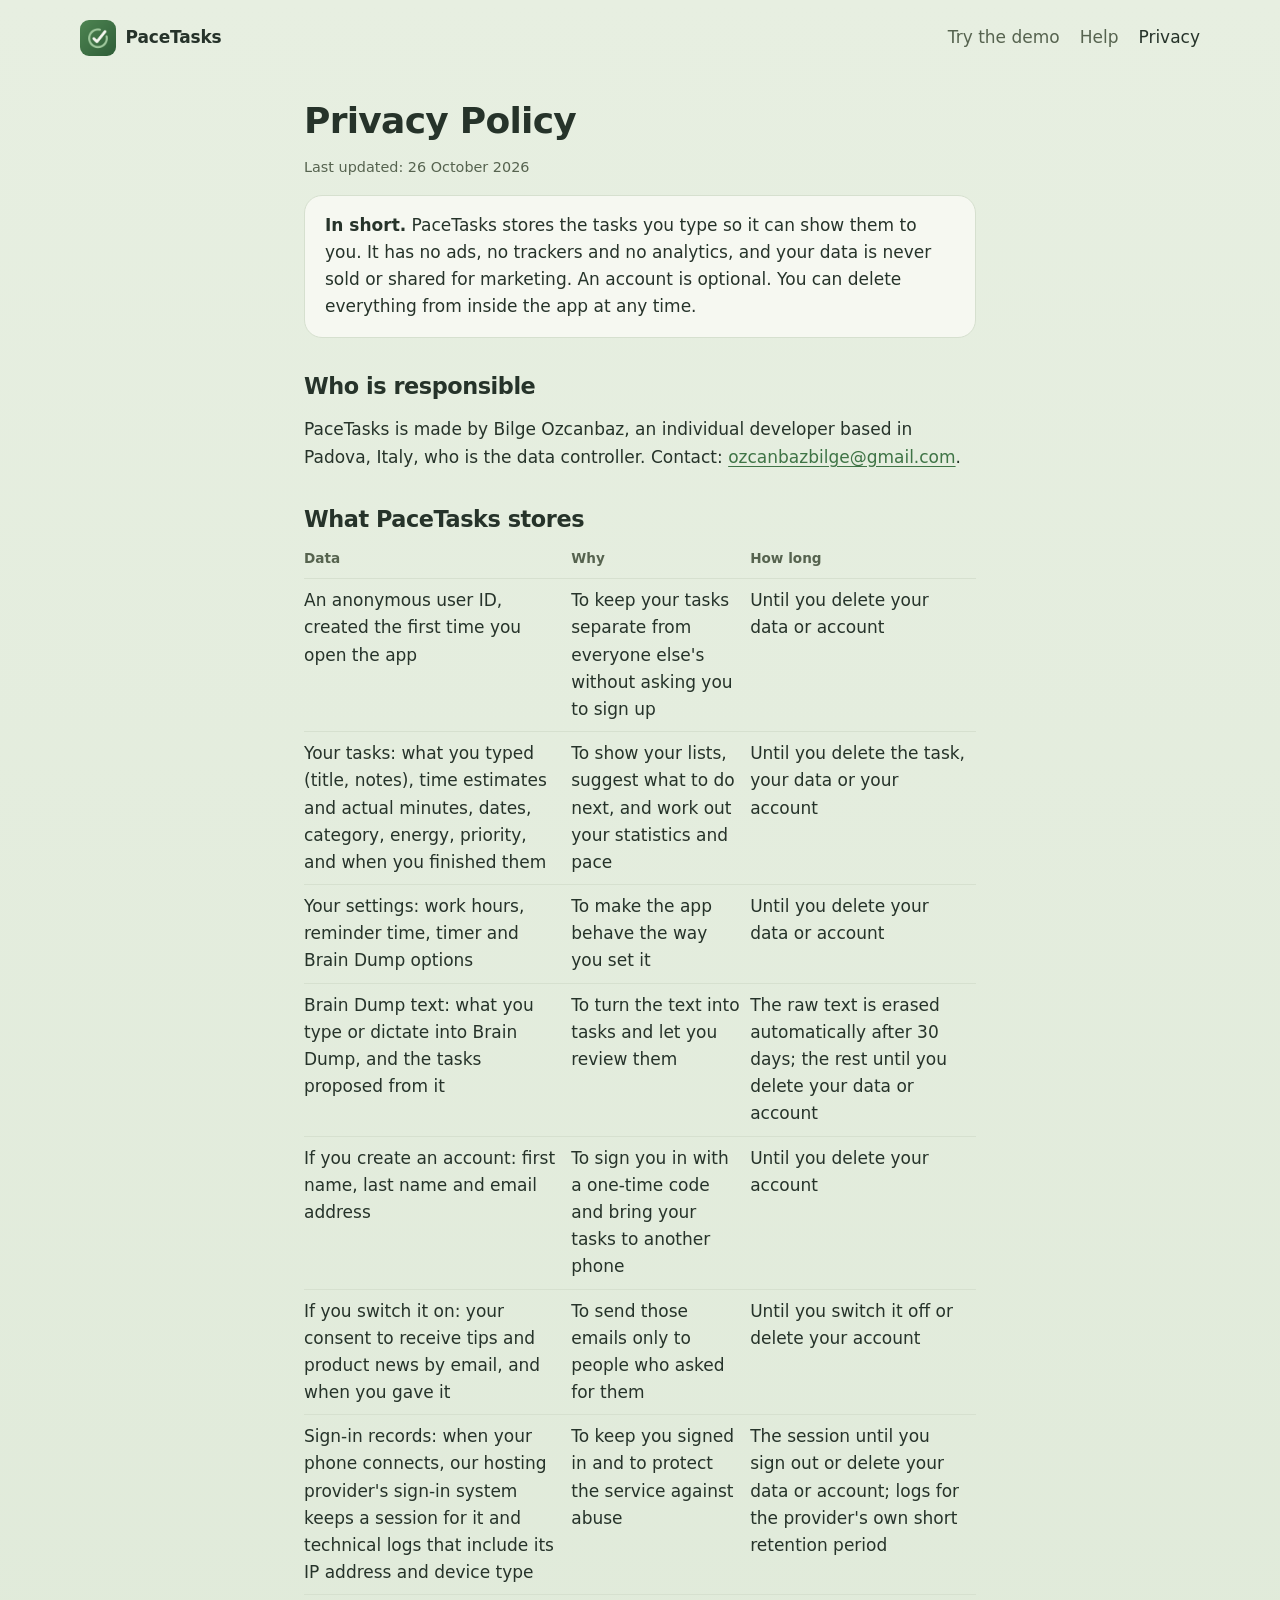
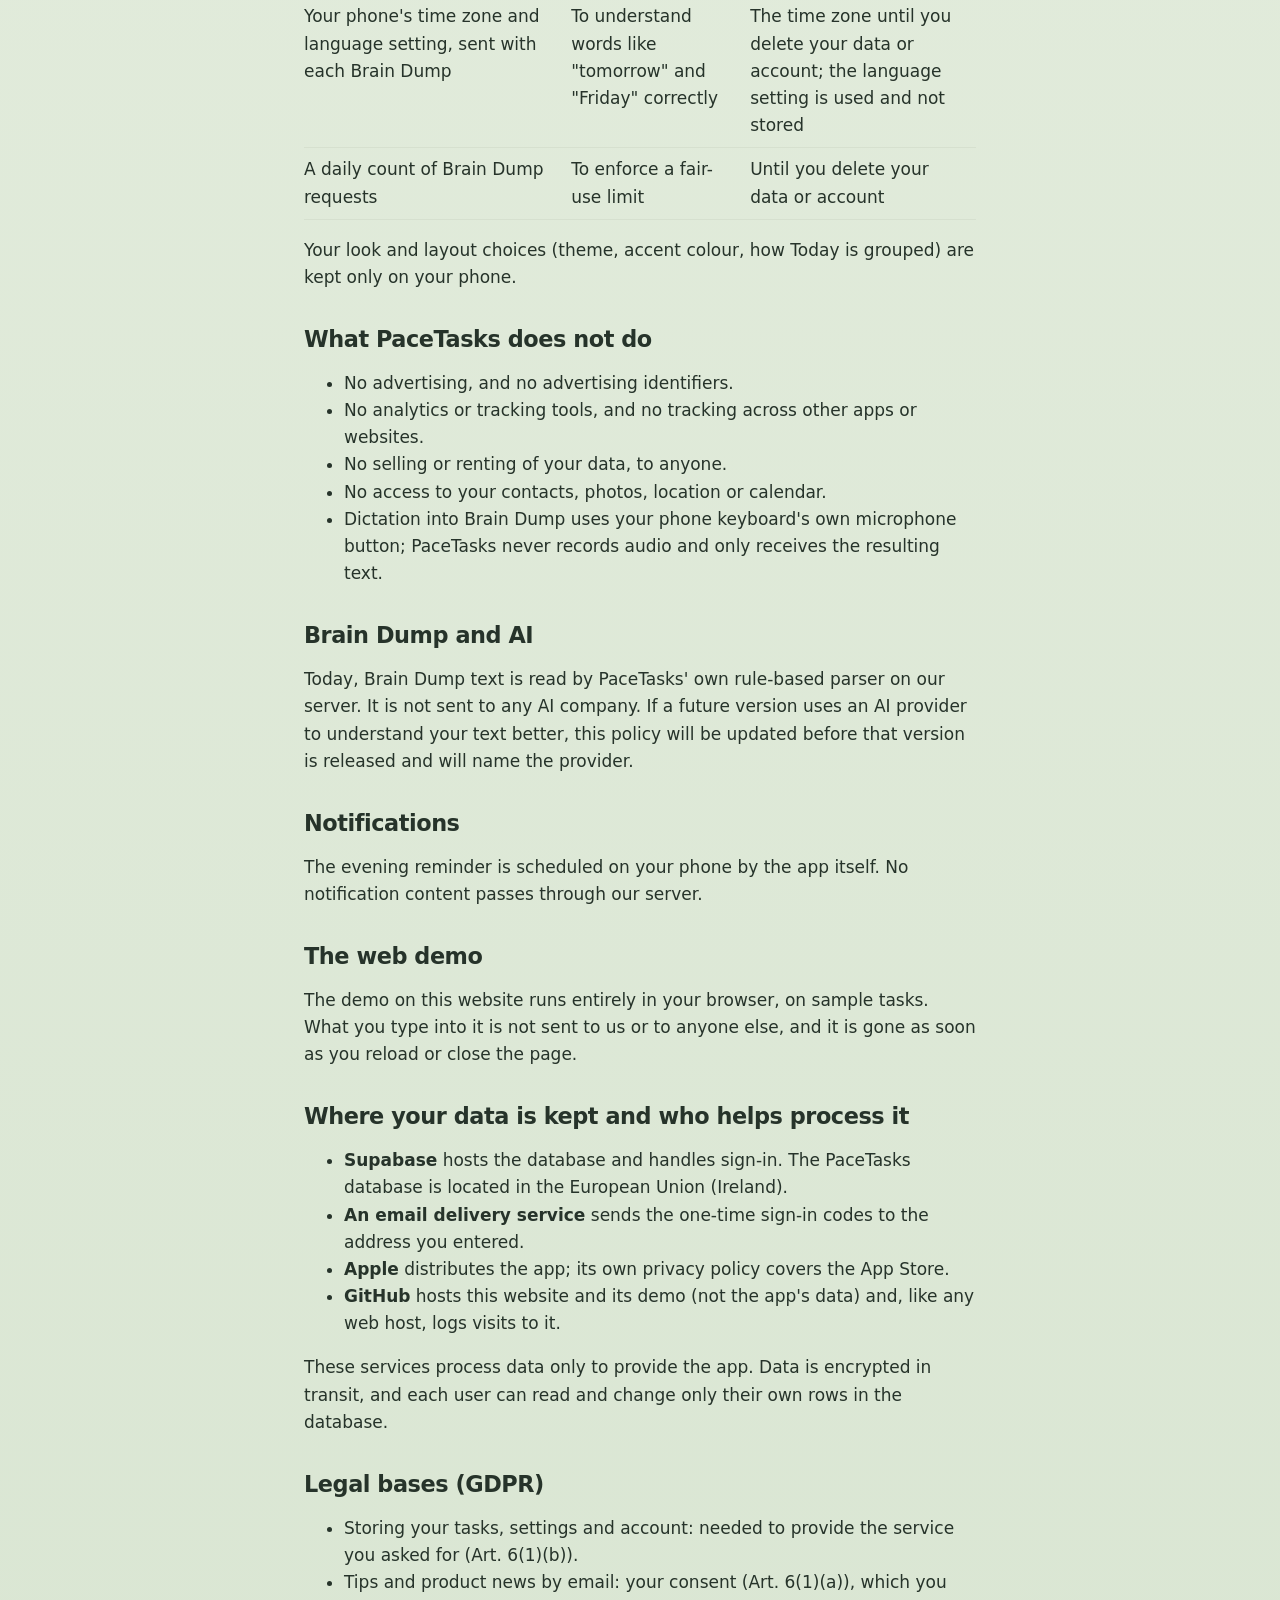
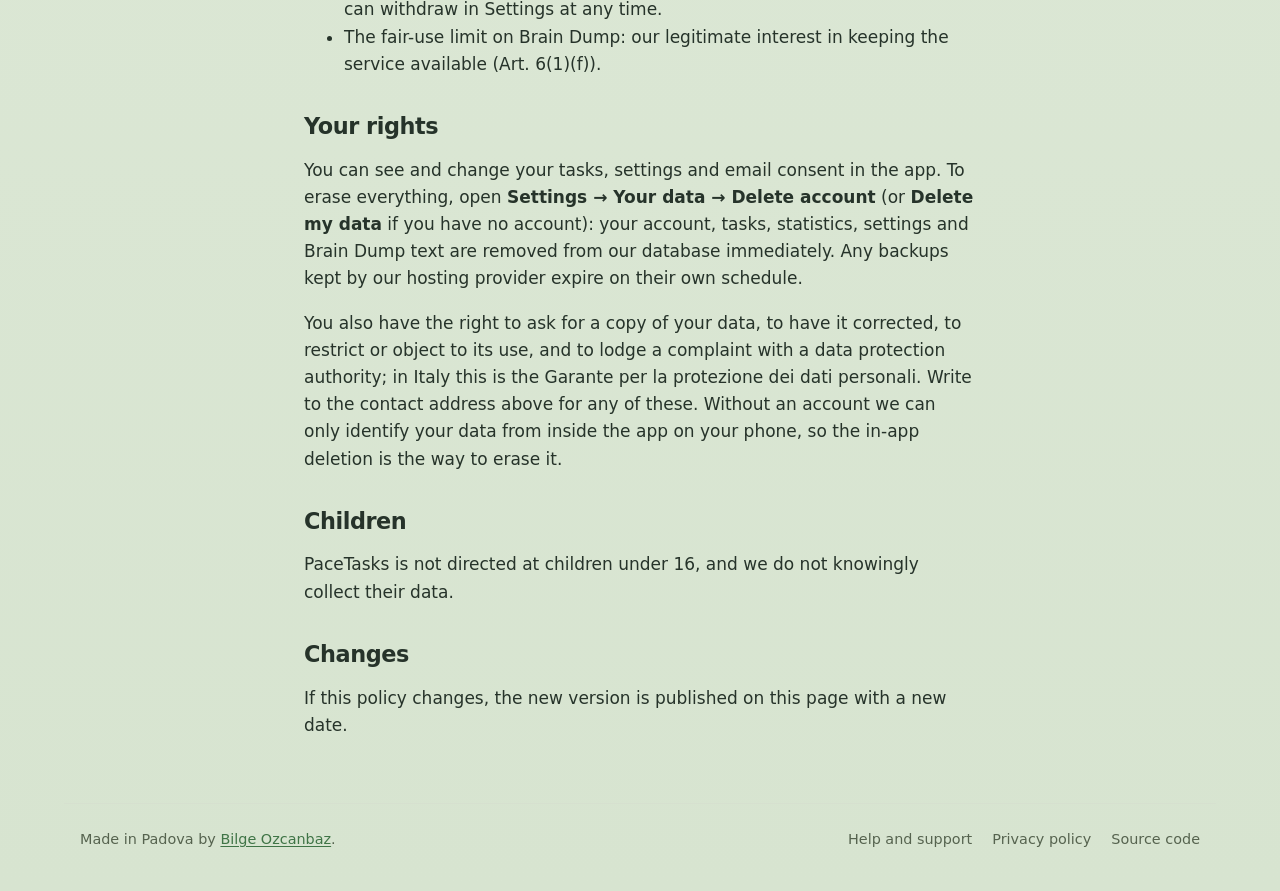
==== privacy.html @ 0a29a14c "Publish the PaceTasks website The landing page, privacy policy and help pages for PaceTasks, in the " ====
<!doctype html>
<html lang="en">
<head>
  <meta charset="utf-8">
  <meta name="viewport" content="width=device-width, initial-scale=1">
  <title>PaceTasks — Privacy Policy</title>
  <meta name="description" content="What PaceTasks stores, why, for how long, and how to delete it.">
  <meta name="theme-color" content="#2f4636">
  <link rel="icon" href="icon.png">
  <link rel="apple-touch-icon" href="icon.png">
  <link rel="stylesheet" href="site.css">
</head>
<body>
<a class="skip-link" href="#main">Skip to content</a>

<header class="site-header">
  <a class="brand" href="./"><img src="icon.png" alt="" width="36" height="36">PaceTasks</a>
  <nav class="site-nav" aria-label="Site">
    <a href="demo/">Try the demo</a>
    <a href="support.html">Help</a>
    <a href="privacy.html" aria-current="page">Privacy</a>
  </nav>
</header>

<main id="main" class="page">
  <h1>Privacy Policy</h1>
  <p class="meta">Last updated: 26 October 2026</p>

  <div class="card">
    <p><strong>In short.</strong> PaceTasks stores the tasks you type so it can show them to you. It has no ads, no
    trackers and no analytics, and your data is never sold or shared for marketing. An account is optional. You can
    delete everything from inside the app at any time.</p>
  </div>

  <h2>Who is responsible</h2>
  <p>PaceTasks is made by Bilge Ozcanbaz, an individual developer based in Padova, Italy, who is the data controller.
  Contact: <a href="mailto:ozcanbazbilge@gmail.com">ozcanbazbilge@gmail.com</a>.</p>

  <h2>What PaceTasks stores</h2>
  <div class="table-scroll">
  <table>
    <tr><th>Data</th><th>Why</th><th>How long</th></tr>
    <tr>
      <td>An anonymous user ID, created the first time you open the app</td>
      <td>To keep your tasks separate from everyone else's without asking you to sign up</td>
      <td>Until you delete your data or account</td>
    </tr>
    <tr>
      <td>Your tasks: what you typed (title, notes), time estimates and actual minutes, dates, category, energy,
      priority, and when you finished them</td>
      <td>To show your lists, suggest what to do next, and work out your statistics and pace</td>
      <td>Until you delete the task, your data or your account</td>
    </tr>
    <tr>
      <td>Your settings: work hours, reminder time, timer and Brain Dump options</td>
      <td>To make the app behave the way you set it</td>
      <td>Until you delete your data or account</td>
    </tr>
    <tr>
      <td>Brain Dump text: what you type or dictate into Brain Dump, and the tasks proposed from it</td>
      <td>To turn the text into tasks and let you review them</td>
      <td>The raw text is erased automatically after 30 days; the rest until you delete your data or account</td>
    </tr>
    <tr>
      <td>If you create an account: first name, last name and email address</td>
      <td>To sign you in with a one-time code and bring your tasks to another phone</td>
      <td>Until you delete your account</td>
    </tr>
    <tr>
      <td>If you switch it on: your consent to receive tips and product news by email, and when you gave it</td>
      <td>To send those emails only to people who asked for them</td>
      <td>Until you switch it off or delete your account</td>
    </tr>
    <tr>
      <td>Sign-in records: when your phone connects, our hosting provider's sign-in system keeps a session for it
      and technical logs that include its IP address and device type</td>
      <td>To keep you signed in and to protect the service against abuse</td>
      <td>The session until you sign out or delete your data or account; logs for the provider's own short
      retention period</td>
    </tr>
    <tr>
      <td>Your phone's time zone and language setting, sent with each Brain Dump</td>
      <td>To understand words like "tomorrow" and "Friday" correctly</td>
      <td>The time zone until you delete your data or account; the language setting is used and not stored</td>
    </tr>
    <tr>
      <td>A daily count of Brain Dump requests</td>
      <td>To enforce a fair-use limit</td>
      <td>Until you delete your data or account</td>
    </tr>
  </table>
  </div>
  <p>Your look and layout choices (theme, accent colour, how Today is grouped) are kept only on your phone.</p>

  <h2>What PaceTasks does not do</h2>
  <ul>
    <li>No advertising, and no advertising identifiers.</li>
    <li>No analytics or tracking tools, and no tracking across other apps or websites.</li>
    <li>No selling or renting of your data, to anyone.</li>
    <li>No access to your contacts, photos, location or calendar.</li>
    <li>Dictation into Brain Dump uses your phone keyboard's own microphone button; PaceTasks never records audio and
    only receives the resulting text.</li>
  </ul>

  <h2>Brain Dump and AI</h2>
  <p>Today, Brain Dump text is read by PaceTasks' own rule-based parser on our server. It is not sent to any AI
  company. If a future version uses an AI provider to understand your text better, this policy will be updated
  before that version is released and will name the provider.</p>

  <h2>Notifications</h2>
  <p>The evening reminder is scheduled on your phone by the app itself. No notification content passes through our
  server.</p>

  <h2>The web demo</h2>
  <p>The demo on this website runs entirely in your browser, on sample tasks. What you type into it is not sent to
  us or to anyone else, and it is gone as soon as you reload or close the page.</p>

  <h2>Where your data is kept and who helps process it</h2>
  <ul>
    <li><strong>Supabase</strong> hosts the database and handles sign-in. The PaceTasks database is located in the
    European Union (Ireland).</li>
    <li><strong>An email delivery service</strong> sends the one-time sign-in codes
    <!-- TO CONFIRM: name the service once SMTP is set up, e.g. Google (Gmail) -->to the address you entered.</li>
    <li><strong>Apple</strong> distributes the app; its own privacy policy covers the App Store.</li>
    <li><strong>GitHub</strong> hosts this website and its demo (not the app's data) and, like any web host, logs
    visits to it.</li>
  </ul>
  <p>These services process data only to provide the app. Data is encrypted in transit, and each user can read and
  change only their own rows in the database.</p>

  <h2>Legal bases (GDPR)</h2>
  <ul>
    <li>Storing your tasks, settings and account: needed to provide the service you asked for (Art. 6(1)(b)).</li>
    <li>Tips and product news by email: your consent (Art. 6(1)(a)), which you can withdraw in Settings at any time.</li>
    <li>The fair-use limit on Brain Dump: our legitimate interest in keeping the service available (Art. 6(1)(f)).</li>
  </ul>

  <h2>Your rights</h2>
  <p>You can see and change your tasks, settings and email consent in the app. To erase everything, open
  <strong>Settings → Your data → Delete account</strong> (or <strong>Delete my data</strong> if you have no
  account): your account, tasks, statistics, settings and Brain Dump text are removed from our database
  immediately. Any backups kept by our hosting provider expire on their own schedule.</p>
  <p>You also have the right to ask for a copy of your data, to have it corrected, to restrict or object to its use,
  and to lodge a complaint with a data protection authority; in Italy this is the Garante per la protezione dei
  dati personali. Write to the contact address above for any of these. Without an account we can only identify your
  data from inside the app on your phone, so the in-app deletion is the way to erase it.</p>

  <h2>Children</h2>
  <p>PaceTasks is not directed at children under 16, and we do not knowingly collect their data.</p>

  <h2>Changes</h2>
  <p>If this policy changes, the new version is published on this page with a new date.</p>
</main>

<footer class="site-footer">
  <p>Made in Padova by <a href="https://bilgalog.dev">Bilge Ozcanbaz</a>.</p>
  <nav class="site-nav" aria-label="Footer">
    <a href="support.html">Help and support</a>
    <a href="privacy.html">Privacy policy</a>
    <a href="https://github.com/bilgaaaaa/pacetasks">Source code</a>
  </nav>
</footer>
</body>
</html>
---- site.css ----
/* Shared look for the PaceTasks website: the app's Sage theme, light and dark, and its system type. */
:root {
  --background: #e7efe1;
  --background-end: #d7e4d0;
  --surface: #f6f8f1;
  --border: #d6e0cf;
  --text-primary: #26332a;
  --text-secondary: #56634f;
  --accent: #3f7446;
  /* The Today hero card: forest green, daffodil title, cream copy. */
  --hero-card: #2f4636;
  --hero-title: #f7e289;
  --hero-body: #fbf6ee;
  --hero-blob-a: linear-gradient(135deg, #9fc89d, #4e8552);
  --hero-blob-b: linear-gradient(135deg, #f7e289, #b79a65);
  --phone-bezel: #1b231d;
  --shadow: rgba(38, 51, 42, 0.18);
  --font: system-ui, -apple-system, BlinkMacSystemFont, "Segoe UI", Roboto, "Helvetica Neue", Arial, sans-serif;
}
@media (prefers-color-scheme: dark) {
  :root {
    --background: #141a16;
    --background-end: #101512;
    --surface: #1d2520;
    --border: #2e3931;
    --text-primary: #e4ecdf;
    --text-secondary: #a3b09e;
    --accent: #8dc495;
    --hero-card: #2a3d30;
    --phone-bezel: #050806;
    --shadow: rgba(0, 0, 0, 0.45);
  }
}

* { box-sizing: border-box; }
html { color-scheme: light dark; background: var(--background-end); }
body {
  margin: 0;
  min-height: 100vh;
  background: linear-gradient(180deg, var(--background), var(--background-end));
  color: var(--text-primary);
  font: 17px/1.6 var(--font);
  -webkit-font-smoothing: antialiased;
}
img { max-width: 100%; display: block; }
a { color: var(--accent); text-underline-offset: 0.15em; }
:focus-visible { outline: 3px solid var(--accent); outline-offset: 3px; border-radius: 6px; }
h1, h2, h3 { font-weight: 700; line-height: 1.15; letter-spacing: -0.02em; }
p, li { color: var(--text-primary); }
.skip-link { position: absolute; left: 1rem; top: -4rem; padding: 0.5rem 1rem; background: var(--surface); }
.skip-link:focus { top: 1rem; }

/* Header and footer, shared by every page. */
.site-header,
.site-footer {
  max-width: 72rem;
  margin: 0 auto;
  padding: 1.25rem 1rem;
  display: flex;
  flex-wrap: wrap;
  align-items: center;
  justify-content: space-between;
  gap: 0.75rem 1.5rem;
}
.brand {
  display: inline-flex;
  align-items: center;
  gap: 0.6rem;
  color: var(--text-primary);
  font-weight: 700;
  letter-spacing: -0.01em;
  text-decoration: none;
}
.brand img { width: 36px; height: 36px; border-radius: 9px; }
.site-nav { display: flex; flex-wrap: wrap; gap: 0.25rem 1.25rem; }
.site-nav a { color: var(--text-secondary); text-decoration: none; font-weight: 500; }
.site-nav a:hover,
.site-nav a[aria-current="page"] { color: var(--text-primary); }
.site-footer {
  margin-top: 4rem;
  padding-top: 1.5rem;
  padding-bottom: 2.5rem;
  border-top: 1px solid var(--border);
  color: var(--text-secondary);
  font-size: 0.9rem;
}
.site-footer p { margin: 0; color: inherit; }

/* Buttons: the hero's daffodil pill, as in the app's "Pick my next task". */
.button {
  display: inline-flex;
  align-items: center;
  justify-content: center;
  min-height: 48px;
  padding: 0.7rem 1.5rem;
  border-radius: 999px;
  font-weight: 600;
  text-decoration: none;
}
.button-hero { background: var(--hero-title); color: var(--hero-card); }
.button-hero:hover { filter: brightness(1.05); }
.button-hero:focus-visible { outline-color: var(--hero-title); }

/* Landing page. */
.landing { max-width: 72rem; margin: 0 auto; padding: 0 1rem; }

.hero-card {
  position: relative;
  overflow: hidden;
  isolation: isolate;
  display: grid;
  gap: 2.5rem;
  padding: 3rem 1.5rem 0;
  border-radius: 32px;
  background: var(--hero-card);
  color: var(--hero-body);
}
.hero-blob {
  position: absolute;
  z-index: -2;
  border-radius: 50%;
  animation: drift 14s ease-in-out infinite alternate;
}
.hero-blob-a { width: 16rem; height: 16rem; right: -8rem; top: -7rem; background: var(--hero-blob-a); opacity: 0.6; }
.hero-blob-b { width: 12rem; height: 12rem; right: -3rem; bottom: -5rem; background: var(--hero-blob-b); opacity: 0.55; animation-duration: 18s; }
/* The same fine grain the app lays over its hero card. */
.hero-card::after {
  content: "";
  position: absolute;
  inset: 0;
  z-index: -1;
  background: url("grain.png") repeat;
  opacity: 0.3;
  pointer-events: none;
}
@keyframes drift {
  from { transform: translate(0, 0); }
  to { transform: translate(-2.5rem, 1.5rem); }
}
.hero-copy { align-self: center; max-width: 34rem; }
.hero-copy h1 {
  margin: 0 0 1.25rem;
  color: var(--hero-title);
  font-size: clamp(2.75rem, 1.6rem + 4.6vw, 5.25rem);
  line-height: 1;
  letter-spacing: -0.045em;
}
.hero-lede { margin: 0 0 2rem; color: var(--hero-body); font-size: 1.2rem; line-height: 1.55; }
.hero-actions { display: flex; flex-wrap: wrap; align-items: center; gap: 1rem 1.5rem; }
.hero-status { margin: 0; color: var(--hero-body); opacity: 0.85; font-size: 0.95rem; }

/* Phone frame: the screenshot, or the live demo once started. */
.phone {
  margin: 0;
  justify-self: center;
  width: min(100%, 300px);
}
.phone-screen {
  aspect-ratio: 393 / 852;
  overflow: hidden;
  border: 10px solid var(--phone-bezel);
  border-radius: 46px;
  background: var(--background);
  box-shadow: 0 30px 60px -20px var(--shadow);
}
.phone-screen img,
.phone-screen iframe { width: 100%; height: 100%; border: 0; object-fit: cover; object-position: top; }
.phone figcaption { margin-top: 0.9rem; color: var(--text-secondary); font-size: 0.85rem; text-align: center; }
/* In the hero, the phone rises out of the card's bottom edge on small screens. */
.hero-phone { max-height: 22rem; overflow: hidden; }
.hero-phone figcaption { display: none; }

/* Feature rows: text and screenshot side by side, alternating on wide screens. */
.features { display: grid; gap: 4.5rem; margin: 5rem 0; }
.feature { display: grid; gap: 2rem; align-items: center; }
.feature h2 { margin: 0 0 1rem; font-size: clamp(1.75rem, 1.3rem + 1.6vw, 2.5rem); }
.feature p { margin: 0 0 1rem; max-width: 34rem; color: var(--text-secondary); }
.feature .phone { width: min(100%, 250px); }
.feature-quote {
  margin: 1.5rem 0 0;
  padding: 1rem 1.25rem;
  max-width: 34rem;
  border-left: 4px solid var(--accent);
  border-radius: 0 14px 14px 0;
  background: var(--surface);
  font-size: 1.15rem;
  line-height: 1.45;
}

/* Privacy promise and questions. */
.split { display: grid; gap: 1.5rem; padding: 3rem 0; border-top: 1px solid var(--border); }
.split h2 { margin: 0; font-size: clamp(1.75rem, 1.3rem + 1.6vw, 2.5rem); }
.promise-list { margin: 0; padding: 0; list-style: none; display: grid; gap: 1rem; }
.promise-list li { padding-left: 2rem; position: relative; }
.promise-list li::before {
  content: "";
  position: absolute;
  left: 0;
  top: 0.35em;
  width: 1.1rem;
  height: 1.1rem;
  border-radius: 50%;
  background: var(--accent) url("data:image/svg+xml,%3Csvg xmlns='http://www.w3.org/2000/svg' viewBox='0 0 16 16'%3E%3Cpath d='M4 8.5l2.5 2.5L12 5.5' fill='none' stroke='white' stroke-width='2' stroke-linecap='round' stroke-linejoin='round'/%3E%3C/svg%3E") center / 0.8rem no-repeat;
}
.promise-list strong { display: block; }
.promise-list span { color: var(--text-secondary); }
.questions details { border-bottom: 1px solid var(--border); padding: 0.9rem 0; }
.questions details:first-child { padding-top: 0; }
.questions summary { cursor: pointer; font-weight: 600; }
.questions details p { margin: 0.5rem 0 0; color: var(--text-secondary); }
.questions > p { margin: 1.25rem 0 0; }

@media (min-width: 900px) {
  .hero-card { grid-template-columns: 1.15fr 1fr; padding: 4rem 4rem 3.5rem; }
  .hero-blob-a { width: 34rem; height: 34rem; right: -14rem; top: -14rem; }
  .hero-blob-b { width: 22rem; height: 22rem; right: 18%; bottom: -12rem; }
  .hero-phone { max-height: none; overflow: visible; width: 330px; }
  .hero-phone figcaption { display: block; color: var(--hero-body); opacity: 0.8; }
  .feature { grid-template-columns: 1fr 1fr; gap: 4rem; }
  .feature .phone { width: 280px; }
  .feature:nth-child(even) .phone { order: -1; }
  .split { grid-template-columns: 1fr 1.6fr; gap: 3rem; }
}

@media (prefers-reduced-motion: reduce) {
  .hero-blob { animation: none; }
}

/* Policy and help pages: one readable column. */
.page { max-width: 44rem; margin: 0 auto; padding: 1.5rem 1rem 0; }
.page h1 { font-size: 2.25rem; margin: 0 0 0.25rem; }
.page h2 { font-size: 1.4rem; margin: 2.25rem 0 0.5rem; }
.meta { color: var(--text-secondary); font-size: 0.9rem; }
.card {
  background: var(--surface);
  border: 1px solid var(--border);
  border-radius: 18px;
  padding: 1rem 1.25rem;
  margin: 1rem 0;
}
.card > :first-child { margin-top: 0; }
.card > :last-child { margin-bottom: 0; }
table { width: 100%; border-collapse: collapse; }
th, td { text-align: left; vertical-align: top; padding: 0.5rem 0.5rem 0.5rem 0; border-bottom: 1px solid var(--border); }
th { color: var(--text-secondary); font-size: 0.85rem; font-weight: 600; }
.table-scroll { overflow-x: auto; }
/* On a phone, three columns are too narrow to read: each row becomes a stacked block. */
@media (max-width: 600px) {
  table, tbody, tr, td { display: block; }
  tr:first-child { display: none; }
  tr { padding: 0.75rem 0; border-bottom: 1px solid var(--border); }
  td { border: 0; padding: 0.15rem 0; }
  td:first-child { font-weight: 600; }
  td:not(:first-child) { color: var(--text-secondary); }
}
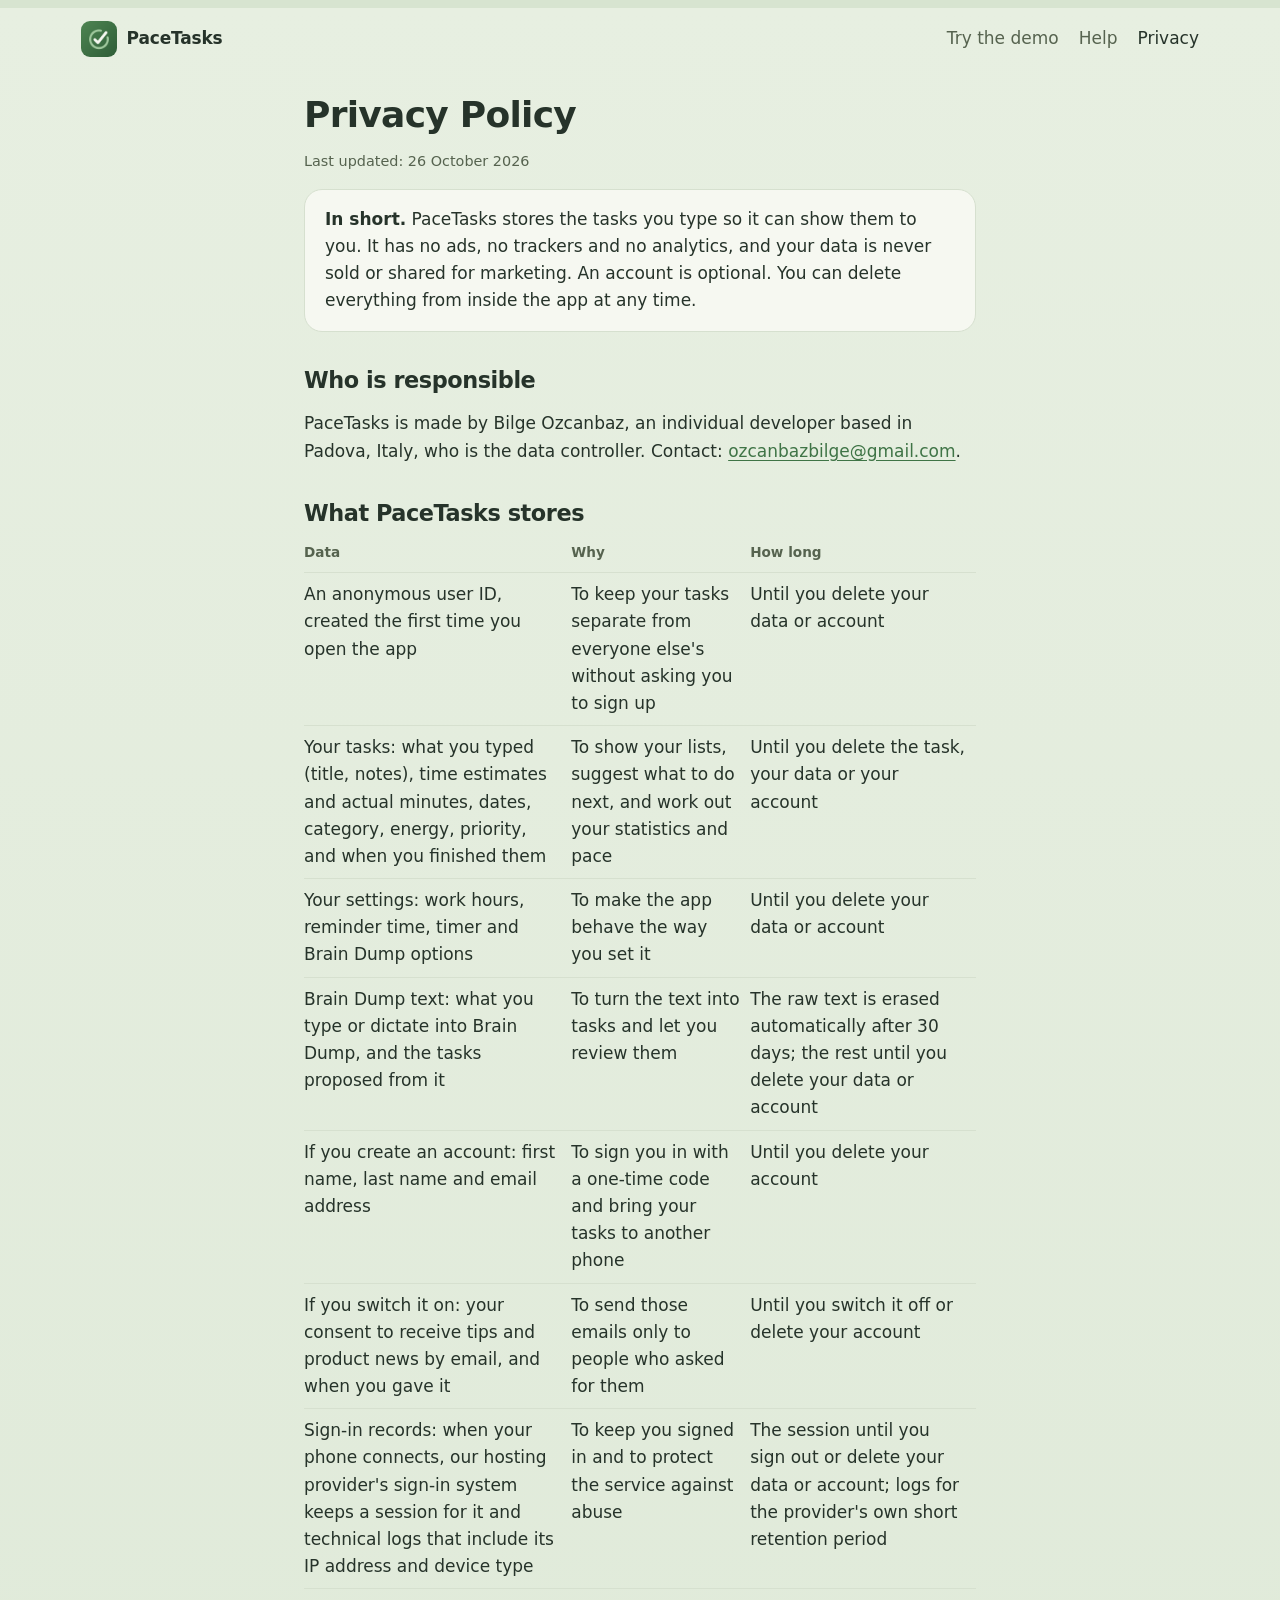
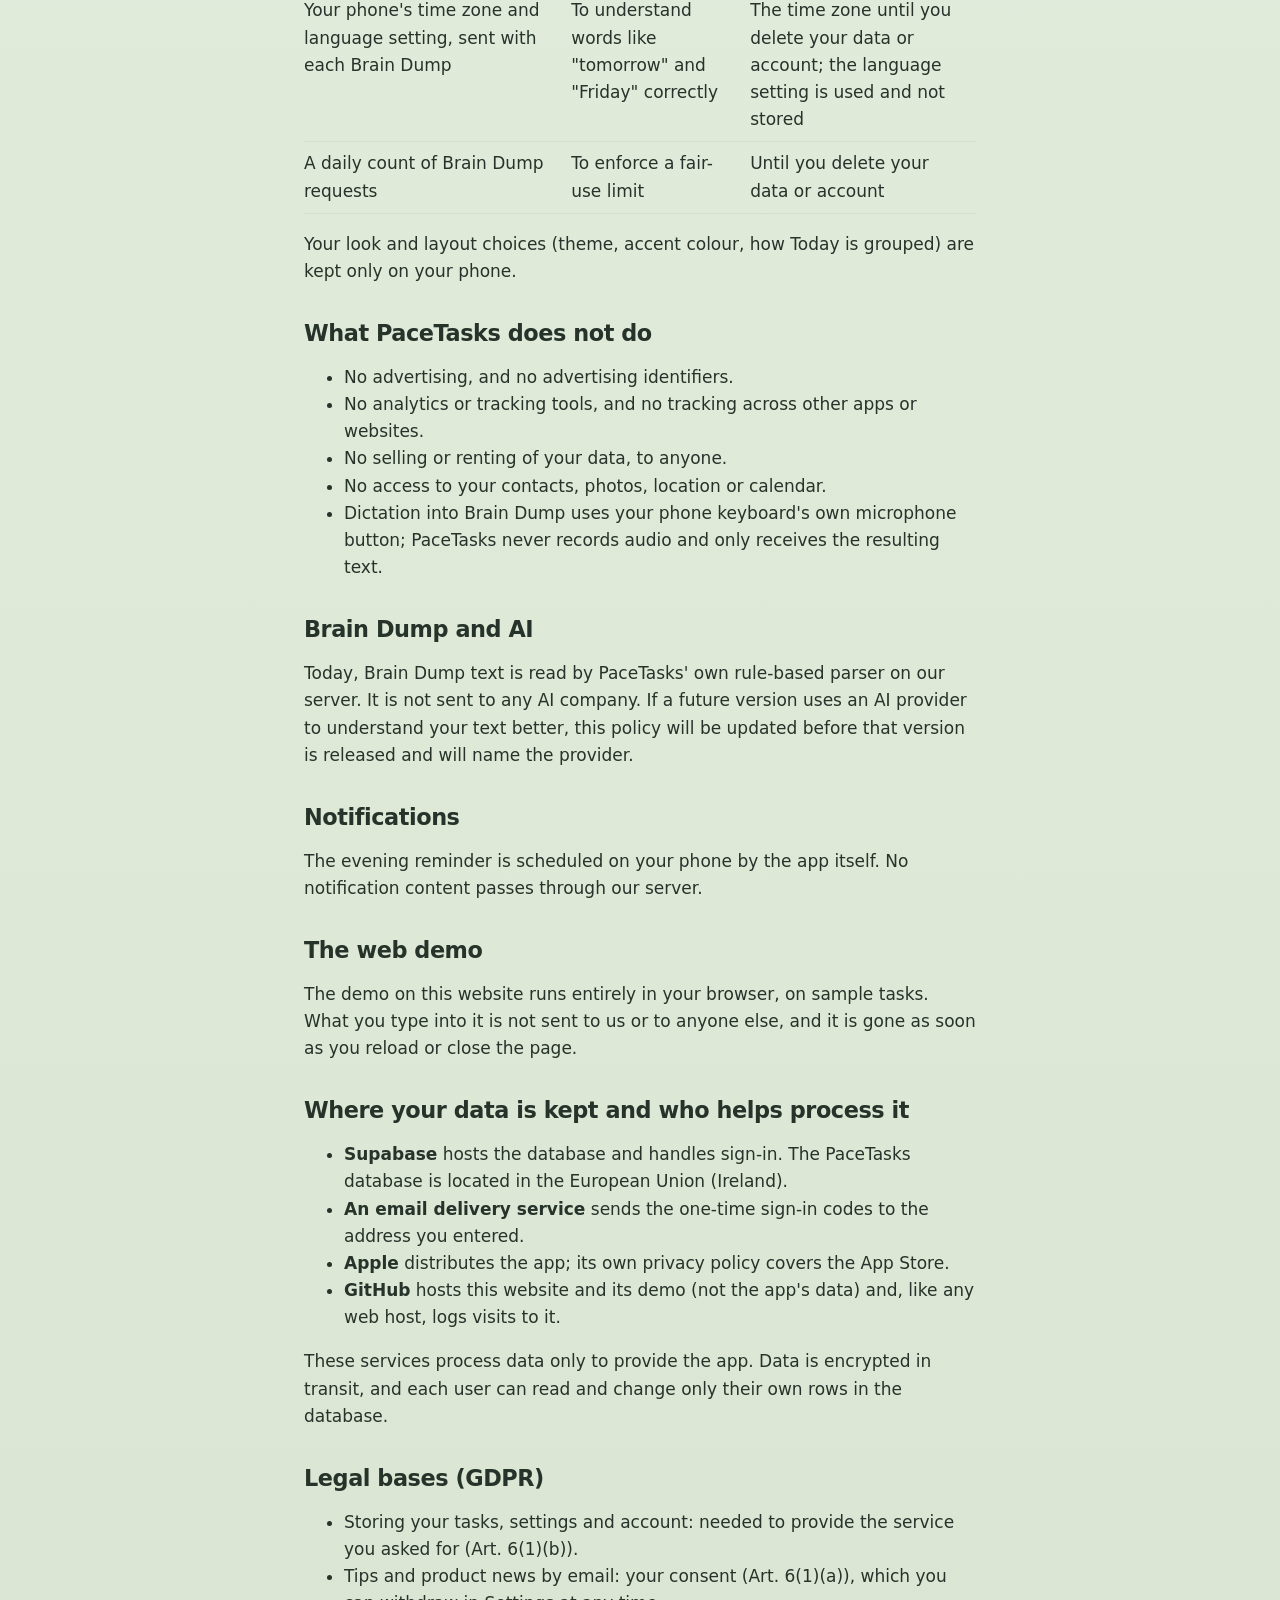
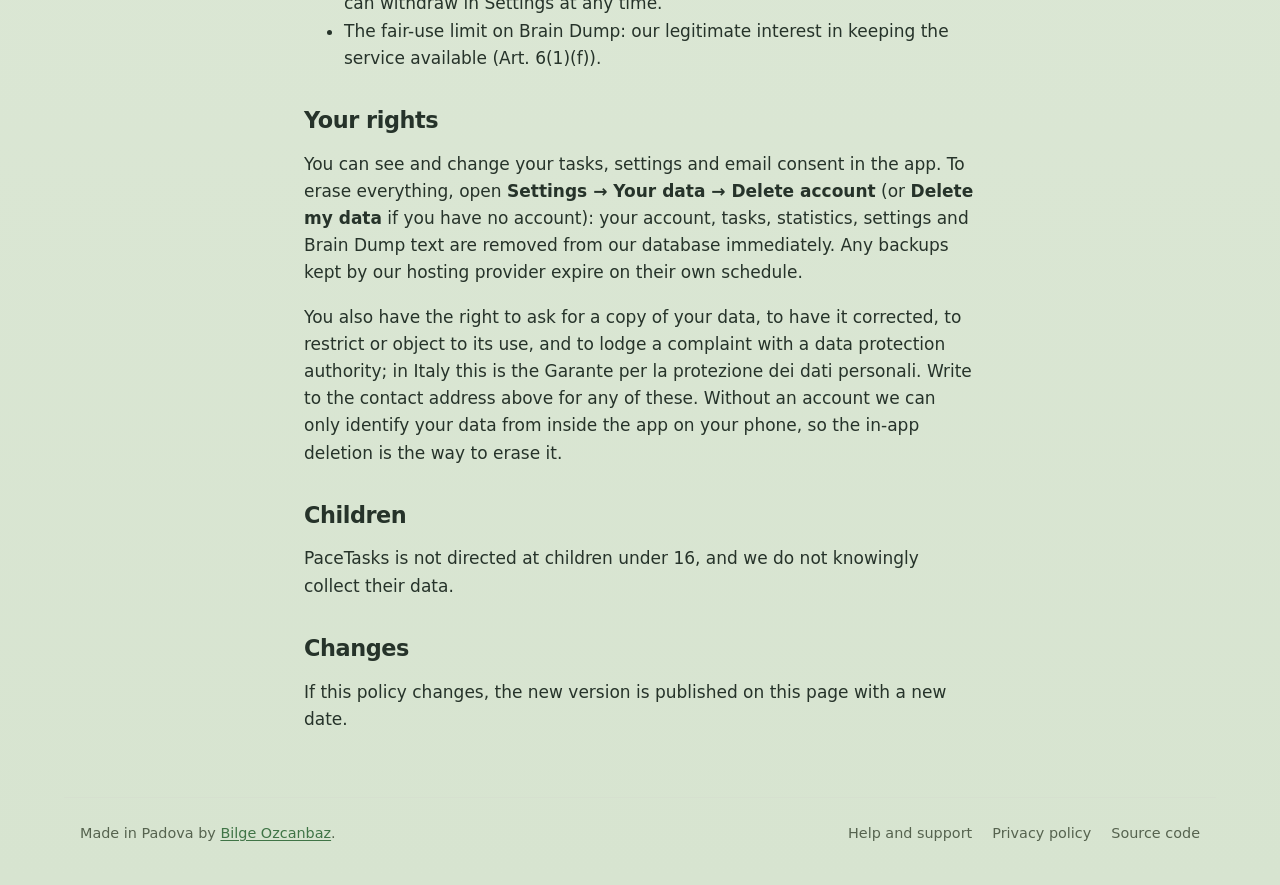
==== commit 990a6ba9: "Bring the website to life with motion and a working demo of the app's ideas Inspired by how Structur" ====
--- a/privacy.html
+++ b/privacy.html
@@ -9,9 +9,11 @@
   <link rel="icon" href="icon.png">
   <link rel="apple-touch-icon" href="icon.png">
   <link rel="stylesheet" href="site.css">
+  <script src="site.js" defer></script>
 </head>
 <body>
 <a class="skip-link" href="#main">Skip to content</a>
+<div class="scroll-progress" aria-hidden="true"></div>
 
 <header class="site-header">
   <a class="brand" href="./"><img src="icon.png" alt="" width="36" height="36">PaceTasks</a>
--- a/site.css
+++ b/site.css
@@ -1,20 +1,32 @@
-/* Shared look for the PaceTasks website: the app's Sage theme, light and dark, and its system type. */
+/* Shared look for the PaceTasks website: the app's Sage theme, light and dark, and its system type.
+   Every animation starts from its resting state, so reduced motion simply shows the finished page. */
 :root {
   --background: #e7efe1;
   --background-end: #d7e4d0;
   --surface: #f6f8f1;
+  --surface-alt: #edf1e7;
   --border: #d6e0cf;
   --text-primary: #26332a;
   --text-secondary: #56634f;
   --accent: #3f7446;
+  --on-accent: #ffffff;
+  --quick-fill: #d3e6cf;
+  --quick-text: #2c5733;
   /* The Today hero card: forest green, daffodil title, cream copy. */
   --hero-card: #2f4636;
   --hero-title: #f7e289;
   --hero-body: #fbf6ee;
   --hero-blob-a: linear-gradient(135deg, #9fc89d, #4e8552);
   --hero-blob-b: linear-gradient(135deg, #f7e289, #b79a65);
+  /* Pace heatmap, from an empty day to the busiest. */
+  --heat-0: #d6e0cf;
+  --heat-1: #b9d6b4;
+  --heat-2: #9fc89d;
+  --heat-3: #4e8552;
+  --heat-4: #3f7446;
   --phone-bezel: #1b231d;
   --shadow: rgba(38, 51, 42, 0.18);
+  --ease-out: cubic-bezier(0.2, 0.7, 0.2, 1);
   --font: system-ui, -apple-system, BlinkMacSystemFont, "Segoe UI", Roboto, "Helvetica Neue", Arial, sans-serif;
 }
 @media (prefers-color-scheme: dark) {
@@ -22,11 +34,20 @@
     --background: #141a16;
     --background-end: #101512;
     --surface: #1d2520;
+    --surface-alt: #242e27;
     --border: #2e3931;
     --text-primary: #e4ecdf;
     --text-secondary: #a3b09e;
     --accent: #8dc495;
+    --on-accent: #10180f;
+    --quick-fill: #253a29;
+    --quick-text: #b5ddb5;
     --hero-card: #2a3d30;
+    --heat-0: #2e3931;
+    --heat-1: #34503a;
+    --heat-2: #4f7a56;
+    --heat-3: #7db886;
+    --heat-4: #8dc495;
     --phone-bezel: #050806;
     --shadow: rgba(0, 0, 0, 0.45);
   }
@@ -45,22 +66,47 @@
 img { max-width: 100%; display: block; }
 a { color: var(--accent); text-underline-offset: 0.15em; }
 :focus-visible { outline: 3px solid var(--accent); outline-offset: 3px; border-radius: 6px; }
-h1, h2, h3 { font-weight: 700; line-height: 1.15; letter-spacing: -0.02em; }
+h1, h2, h3 { font-weight: 700; line-height: 1.15; letter-spacing: -0.02em; text-wrap: balance; }
 p, li { color: var(--text-primary); }
-.skip-link { position: absolute; left: 1rem; top: -4rem; padding: 0.5rem 1rem; background: var(--surface); }
+.skip-link { position: absolute; left: 1rem; top: -4rem; z-index: 40; padding: 0.5rem 1rem; background: var(--surface); }
 .skip-link:focus { top: 1rem; }
 
-/* Header and footer, shared by every page. */
-.site-header,
-.site-footer {
-  max-width: 72rem;
-  margin: 0 auto;
-  padding: 1.25rem 1rem;
+/* Reading progress along the top edge. */
+.scroll-progress {
+  position: fixed;
+  inset: 0 0 auto;
+  z-index: 30;
+  height: 3px;
+  background: var(--accent);
+  transform-origin: 0 50%;
+  scale: 0 1;
+}
+
+/* Header: transparent at the top, a frosted bar once the page scrolls (site.js). */
+.site-header {
+  position: sticky;
+  top: 0.5rem;
+  z-index: 20;
+  width: calc(100% - 1rem);
+  max-width: 71rem;
+  margin: 0.5rem auto 0;
+  padding: 0.75rem 0.5rem;
   display: flex;
   flex-wrap: wrap;
   align-items: center;
   justify-content: space-between;
   gap: 0.75rem 1.5rem;
+  border: 1px solid transparent;
+  border-radius: 24px;
+  transition: background-color 0.3s ease, border-color 0.3s ease, box-shadow 0.3s ease, padding 0.3s ease;
+}
+.is-scrolled .site-header {
+  padding-inline: 1rem;
+  background: color-mix(in srgb, var(--surface) 78%, transparent);
+  border-color: var(--border);
+  box-shadow: 0 12px 30px -20px var(--shadow);
+  -webkit-backdrop-filter: blur(14px) saturate(1.3);
+  backdrop-filter: blur(14px) saturate(1.3);
 }
 .brand {
   display: inline-flex;
@@ -77,9 +123,14 @@
 .site-nav a:hover,
 .site-nav a[aria-current="page"] { color: var(--text-primary); }
 .site-footer {
-  margin-top: 4rem;
-  padding-top: 1.5rem;
-  padding-bottom: 2.5rem;
+  max-width: 72rem;
+  margin: 4rem auto 0;
+  padding: 1.5rem 1rem 2.5rem;
+  display: flex;
+  flex-wrap: wrap;
+  align-items: center;
+  justify-content: space-between;
+  gap: 0.75rem 1.5rem;
   border-top: 1px solid var(--border);
   color: var(--text-secondary);
   font-size: 0.9rem;
@@ -96,13 +147,40 @@
   border-radius: 999px;
   font-weight: 600;
   text-decoration: none;
+  transition: translate 0.2s var(--ease-out), box-shadow 0.2s ease, filter 0.2s ease;
 }
 .button-hero { background: var(--hero-title); color: var(--hero-card); }
-.button-hero:hover { filter: brightness(1.05); }
+.button-hero:hover { filter: brightness(1.05); translate: 0 -2px; box-shadow: 0 10px 24px -12px rgba(0, 0, 0, 0.5); }
+.button-hero:active { translate: 0 0; }
 .button-hero:focus-visible { outline-color: var(--hero-title); }
 
+/* Pills and chips, as the app draws time estimates and tasks. */
+.pill {
+  flex-shrink: 0;
+  padding: 0.1rem 0.55rem;
+  border-radius: 999px;
+  background: var(--surface-alt);
+  color: var(--text-secondary);
+  font-size: 0.8rem;
+  font-weight: 600;
+}
+.pill-quick { background: var(--quick-fill); color: var(--quick-text); }
+.chip {
+  display: inline-flex;
+  align-items: center;
+  gap: 0.55rem;
+  padding: 0.45rem 0.5rem 0.45rem 0.9rem;
+  border-radius: 999px;
+  background: var(--surface);
+  color: var(--text-primary);
+  font-size: 0.92rem;
+  font-weight: 500;
+  white-space: nowrap;
+  box-shadow: 0 10px 24px -16px var(--shadow);
+}
+
 /* Landing page. */
-.landing { max-width: 72rem; margin: 0 auto; padding: 0 1rem; }
+.landing { max-width: 72rem; margin: 0.5rem auto 0; padding: 0 1rem; }
 
 .hero-card {
   position: relative;
@@ -133,29 +211,28 @@
   opacity: 0.3;
   pointer-events: none;
 }
-@keyframes drift {
-  from { transform: translate(0, 0); }
-  to { transform: translate(-2.5rem, 1.5rem); }
-}
 .hero-copy { align-self: center; max-width: 34rem; }
-.hero-copy h1 {
+.hero-title {
   margin: 0 0 1.25rem;
   color: var(--hero-title);
   font-size: clamp(2.75rem, 1.6rem + 4.6vw, 5.25rem);
   line-height: 1;
   letter-spacing: -0.045em;
 }
-.hero-lede { margin: 0 0 2rem; color: var(--hero-body); font-size: 1.2rem; line-height: 1.55; }
+.hero-title .word { display: inline-block; animation: word-in 0.7s var(--ease-out) both; animation-delay: calc(0.1s + var(--w) * 0.07s); }
+.hero-lede { margin: 0 0 2rem; color: var(--hero-body); font-size: 1.2rem; line-height: 1.55; animation: fade-up 0.7s var(--ease-out) 0.65s both; }
 .hero-actions { display: flex; flex-wrap: wrap; align-items: center; gap: 1rem 1.5rem; }
+.hero-copy .hero-actions { animation: fade-up 0.7s var(--ease-out) 0.8s both; }
 .hero-status { margin: 0; color: var(--hero-body); opacity: 0.85; font-size: 0.95rem; }
 
-/* Phone frame: the screenshot, or the live demo once started. */
+/* Phone frame: a screenshot, or the live demo once started. */
 .phone {
   margin: 0;
   justify-self: center;
   width: min(100%, 300px);
 }
 .phone-screen {
+  position: relative;
   aspect-ratio: 393 / 852;
   overflow: hidden;
   border: 10px solid var(--phone-bezel);
@@ -166,26 +243,158 @@
 .phone-screen img,
 .phone-screen iframe { width: 100%; height: 100%; border: 0; object-fit: cover; object-position: top; }
 .phone figcaption { margin-top: 0.9rem; color: var(--text-secondary); font-size: 0.85rem; text-align: center; }
-/* In the hero, the phone rises out of the card's bottom edge on small screens. */
-.hero-phone { max-height: 22rem; overflow: hidden; }
+
+/* Hero visual: the Today phone in front, Brain Dump and Pace fanned out behind, tasks floating around. */
+.hero-visual { position: relative; display: grid; justify-items: center; isolation: isolate; }
+/* On small screens the phone rises out of the card's bottom edge. */
+.hero-phone { position: relative; z-index: 1; max-height: 22rem; overflow: hidden; animation: rise-in 0.9s var(--ease-out) 0.25s both; }
 .hero-phone figcaption { display: none; }
-
-/* Feature rows: text and screenshot side by side, alternating on wide screens. */
-.features { display: grid; gap: 4.5rem; margin: 5rem 0; }
+.hero-side,
+.hero-chips { display: none; }
+
+/* A strip of real tasks in three languages, drifting past. */
+.ribbon {
+  display: flex;
+  gap: 0.75rem;
+  margin-top: 1.75rem;
+  overflow: hidden;
+  -webkit-mask-image: linear-gradient(90deg, transparent, #000 8%, #000 92%, transparent);
+  mask-image: linear-gradient(90deg, transparent, #000 8%, #000 92%, transparent);
+}
+.ribbon-track {
+  display: flex;
+  flex-shrink: 0;
+  gap: 0.75rem;
+  margin: 0;
+  padding: 0.75rem 0 1.25rem;
+  list-style: none;
+  animation: marquee 48s linear infinite;
+}
+.ribbon:hover .ribbon-track { animation-play-state: paused; }
+
+/* Features: on wide screens one pinned phone follows along while the text scrolls (home.js). */
+.story { display: grid; gap: 4.5rem; margin: 4rem 0 5rem; }
+.story-steps { display: grid; gap: 4.5rem; }
+.story-stage { display: none; }
 .feature { display: grid; gap: 2rem; align-items: center; }
 .feature h2 { margin: 0 0 1rem; font-size: clamp(1.75rem, 1.3rem + 1.6vw, 2.5rem); }
-.feature p { margin: 0 0 1rem; max-width: 34rem; color: var(--text-secondary); }
-.feature .phone { width: min(100%, 250px); }
-.feature-quote {
-  margin: 1.5rem 0 0;
-  padding: 1rem 1.25rem;
+.feature-copy > p { margin: 0 0 1rem; max-width: 34rem; color: var(--text-secondary); }
+.feature-phone { width: min(100%, 250px); }
+.story-dots { display: flex; gap: 0.5rem; }
+.story-dots span { width: 8px; height: 8px; border-radius: 999px; background: var(--border); transition: width 0.3s var(--ease-out), background-color 0.3s ease; }
+.story-dots span.is-active { width: 24px; background: var(--accent); }
+
+/* Shared look for the small working pieces inside the features. */
+.widget {
   max-width: 34rem;
-  border-left: 4px solid var(--accent);
-  border-radius: 0 14px 14px 0;
+  margin-top: 1.5rem;
+  padding: 1.25rem;
+  border: 1px solid var(--border);
+  border-radius: 22px;
   background: var(--surface);
-  font-size: 1.15rem;
-  line-height: 1.45;
-}
+  box-shadow: 0 20px 40px -32px var(--shadow);
+}
+.widget h3 { margin: 0 0 1rem; font-size: 1.05rem; }
+
+/* Fit my time: a slider, an energy switch and the plan that fits. */
+.fit-controls { display: grid; gap: 0.85rem; margin-bottom: 1rem; }
+.fit-label { display: flex; justify-content: space-between; font-weight: 600; }
+.fit-label output { color: var(--accent); font-variant-numeric: tabular-nums; }
+.fit-controls input[type="range"] { width: 100%; accent-color: var(--accent); }
+.segmented { display: inline-flex; justify-self: start; padding: 0.25rem; border-radius: 999px; background: var(--surface-alt); }
+.segmented button {
+  min-height: 40px;
+  padding: 0.35rem 1rem;
+  border: 0;
+  border-radius: 999px;
+  background: transparent;
+  color: var(--text-secondary);
+  font: inherit;
+  font-weight: 600;
+  cursor: pointer;
+  transition: background-color 0.2s ease, color 0.2s ease;
+}
+.segmented button[aria-pressed="true"] { background: var(--accent); color: var(--on-accent); }
+.fit-plan { display: grid; gap: 0.5rem; margin: 0; padding: 0; list-style: none; }
+.fit-plan li {
+  display: flex;
+  align-items: center;
+  justify-content: space-between;
+  gap: 1rem;
+  padding: 0.6rem 0.75rem;
+  border-radius: 14px;
+  background: var(--surface-alt);
+  animation: fade-up 0.35s var(--ease-out) both;
+  animation-delay: calc(var(--i, 0) * 0.06s);
+}
+.fit-total { margin: 0.9rem 0 0; color: var(--text-secondary); font-size: 0.92rem; }
+html:not(.js) .fit-controls { display: none; }
+
+/* Brain Dump: the sentence types itself, "Sort it out" presses, and the tasks deal out. */
+.dump-text {
+  min-height: 3.3em;
+  margin: 0 0 0.85rem;
+  padding: 0.75rem 0.9rem;
+  border-radius: 14px;
+  background: var(--surface-alt);
+  font-size: 1.05rem;
+  line-height: 1.5;
+}
+.dump-text.is-typing::after {
+  content: "";
+  display: inline-block;
+  width: 2px;
+  height: 1.1em;
+  margin-left: 2px;
+  vertical-align: -0.2em;
+  background: var(--accent);
+  animation: caret 1s steps(1) infinite;
+}
+.dump-button {
+  display: inline-flex;
+  padding: 0.45rem 1rem;
+  border-radius: 999px;
+  background: var(--accent);
+  color: var(--on-accent);
+  font-weight: 600;
+  transition: scale 0.15s ease, filter 0.15s ease;
+}
+.dump.is-pressed .dump-button { scale: 0.94; filter: brightness(0.9); }
+.dump-cards { display: grid; gap: 0.5rem; margin: 1rem 0 0; padding: 0; list-style: none; }
+.dump-card {
+  display: grid;
+  grid-template-columns: auto 1fr;
+  gap: 0 0.7rem;
+  align-items: center;
+  padding: 0.6rem 0.75rem;
+  border: 1px solid var(--border);
+  border-radius: 14px;
+  transition: opacity 0.4s ease, translate 0.5s var(--ease-out), scale 0.5s var(--ease-out);
+  transition-delay: calc(var(--i) * 0.16s);
+}
+.dump-card::before {
+  content: "";
+  grid-row: span 2;
+  width: 1.2rem;
+  height: 1.2rem;
+  border-radius: 50%;
+  background: var(--accent) url("data:image/svg+xml,%3Csvg xmlns='http://www.w3.org/2000/svg' viewBox='0 0 16 16'%3E%3Cpath d='M4 8.5l2.5 2.5L12 5.5' fill='none' stroke='white' stroke-width='2' stroke-linecap='round' stroke-linejoin='round'/%3E%3C/svg%3E") center / 0.8rem no-repeat;
+}
+.dump-card span { color: var(--text-secondary); font-size: 0.88rem; }
+.dump.is-waiting .dump-card { opacity: 0; translate: 0 0.75rem; scale: 0.97; }
+
+/* Pace: counters and a 13-week heatmap that fill in once seen. */
+.pace-stats { display: flex; flex-wrap: wrap; gap: 0.75rem 2rem; margin-bottom: 1rem; }
+.pace-stats p { margin: 0; color: var(--text-secondary); }
+.pace-stats strong { display: block; color: var(--text-primary); font-size: 2rem; line-height: 1.1; font-variant-numeric: tabular-nums; }
+.heatmap { display: grid; grid-template-rows: repeat(7, 1fr); grid-auto-flow: column; gap: 4px; max-width: 26rem; }
+.heat { aspect-ratio: 1; border-radius: 4px; background: var(--heat-0); transition: background-color 0.35s ease; transition-delay: calc(var(--i) * 10ms); }
+.heatmap.is-filled .heat-1 { background: var(--heat-1); }
+.heatmap.is-filled .heat-2 { background: var(--heat-2); }
+.heatmap.is-filled .heat-3 { background: var(--heat-3); }
+.heatmap.is-filled .heat-4 { background: var(--heat-4); }
+.pace-caption { margin: 0.75rem 0 0; color: var(--text-secondary); font-size: 0.85rem; }
+html:not(.js) .pace-card { display: none; }
 
 /* Privacy promise and questions. */
 .split { display: grid; gap: 1.5rem; padding: 3rem 0; border-top: 1px solid var(--border); }
@@ -208,22 +417,76 @@
 .questions details:first-child { padding-top: 0; }
 .questions summary { cursor: pointer; font-weight: 600; }
 .questions details p { margin: 0.5rem 0 0; color: var(--text-secondary); }
+.questions details[open] p { animation: fade-up 0.3s var(--ease-out) both; }
 .questions > p { margin: 1.25rem 0 0; }
 
+/* Closing card: the hero's look once more, with the way in. */
+.cta-card { padding-bottom: 3rem; margin-top: 2rem; align-items: center; }
+.cta-card h2 { margin: 0 0 0.75rem; color: var(--hero-title); font-size: clamp(2rem, 1.4rem + 2.4vw, 3.25rem); letter-spacing: -0.035em; }
+.cta-card p { color: var(--hero-body); }
+.cta-copy > p { margin: 0 0 1.75rem; max-width: 32rem; font-size: 1.1rem; }
+.cta-icon { display: none; }
+
 @media (min-width: 900px) {
-  .hero-card { grid-template-columns: 1.15fr 1fr; padding: 4rem 4rem 3.5rem; }
+  .hero-card { grid-template-columns: 1.05fr 1fr; padding: 4rem 4rem 3.5rem; }
   .hero-blob-a { width: 34rem; height: 34rem; right: -14rem; top: -14rem; }
   .hero-blob-b { width: 22rem; height: 22rem; right: 18%; bottom: -12rem; }
-  .hero-phone { max-height: none; overflow: visible; width: 330px; }
+  .hero-visual {
+    transform: perspective(1400px) rotateY(var(--tilt-x, 0deg)) rotateX(var(--tilt-y, 0deg));
+    transition: transform 0.6s var(--ease-out);
+  }
+  .hero-visual.is-live { transform: none; }
+  .hero-phone { max-height: none; overflow: visible; width: 320px; }
   .hero-phone figcaption { display: block; color: var(--hero-body); opacity: 0.8; }
-  .feature { grid-template-columns: 1fr 1fr; gap: 4rem; }
-  .feature .phone { width: 280px; }
-  .feature:nth-child(even) .phone { order: -1; }
+  .hero-side { display: block; position: absolute; top: 4rem; left: 50%; z-index: 0; width: 230px; }
+  .hero-side-left { transform: translateX(calc(-50% - 7rem)) rotate(-9deg); animation: fan-left 1s var(--ease-out) 0.55s both; }
+  .hero-side-right { transform: translateX(calc(-50% + 7rem)) rotate(9deg); animation: fan-right 1s var(--ease-out) 0.55s both; }
+  .hero-chips { display: block; position: absolute; inset: 0; z-index: 2; margin: 0; padding: 0; list-style: none; pointer-events: none; transition: opacity 0.3s ease; }
+  .hero-chips .chip {
+    position: absolute;
+    left: var(--x);
+    top: var(--y);
+    animation: chip-in 0.55s cubic-bezier(0.3, 1.4, 0.5, 1) both, float 6s ease-in-out infinite;
+    animation-delay: calc(1.2s + var(--n) * 0.15s), calc(var(--n) * -2s);
+  }
+  .hero-visual.is-live .hero-chips { opacity: 0; }
+
+  .story { grid-template-columns: 1fr auto; gap: 4rem; align-items: start; }
+  .story-steps { gap: 0; }
+  .feature { min-height: 85vh; align-content: center; }
+  .feature-phone { display: none; }
+  .story-stage { display: grid; justify-items: center; gap: 1.25rem; position: sticky; top: max(5.5rem, calc(50vh - 22rem)); }
+  .story-phone { width: min(300px, calc((100vh - 9rem) * 0.44)); }
+  .story-phone img { position: absolute; inset: 0; opacity: 0; scale: 1.04; transition: opacity 0.5s ease, scale 0.6s var(--ease-out); }
+  .story-phone img.is-active { opacity: 1; scale: 1; }
+
   .split { grid-template-columns: 1fr 1.6fr; gap: 3rem; }
-}
+  .cta-card { grid-template-columns: 1fr auto; padding: 4rem; }
+  .cta-icon { display: block; width: 132px; height: 132px; border-radius: 30px; box-shadow: 0 24px 48px -20px rgba(0, 0, 0, 0.6); rotate: 8deg; animation: float 7s ease-in-out infinite; }
+}
+
+/* Sections ease in as they scroll into view, where the browser ties animations to scrolling. */
+@supports (animation-timeline: view()) {
+  .reveal { animation: reveal linear both; animation-timeline: view(); animation-range: entry 5% cover 30%; }
+  .scroll-progress { animation: progress linear both; animation-timeline: scroll(root); }
+}
+
+@keyframes drift { to { transform: translate(-2.5rem, 1.5rem); } }
+@keyframes word-in { from { opacity: 0; translate: 0 0.35em; } }
+@keyframes fade-up { from { opacity: 0; translate: 0 0.75rem; } }
+@keyframes rise-in { from { opacity: 0; translate: 0 3rem; } }
+@keyframes fan-left { from { opacity: 0; transform: translateX(-50%) rotate(0deg); } }
+@keyframes fan-right { from { opacity: 0; transform: translateX(-50%) rotate(0deg); } }
+@keyframes chip-in { from { opacity: 0; scale: 0.6; } }
+@keyframes float { 50% { translate: 0 -10px; } }
+@keyframes marquee { to { translate: calc(-100% - 0.75rem) 0; } }
+@keyframes caret { 50% { opacity: 0; } }
+@keyframes reveal { from { opacity: 0; translate: 0 2rem; } }
+@keyframes progress { to { scale: 1 1; } }
 
 @media (prefers-reduced-motion: reduce) {
-  .hero-blob { animation: none; }
+  *, *::before, *::after { animation: none !important; transition: none !important; }
+  .story-phone img { transition: none; }
 }
 
 /* Policy and help pages: one readable column. */
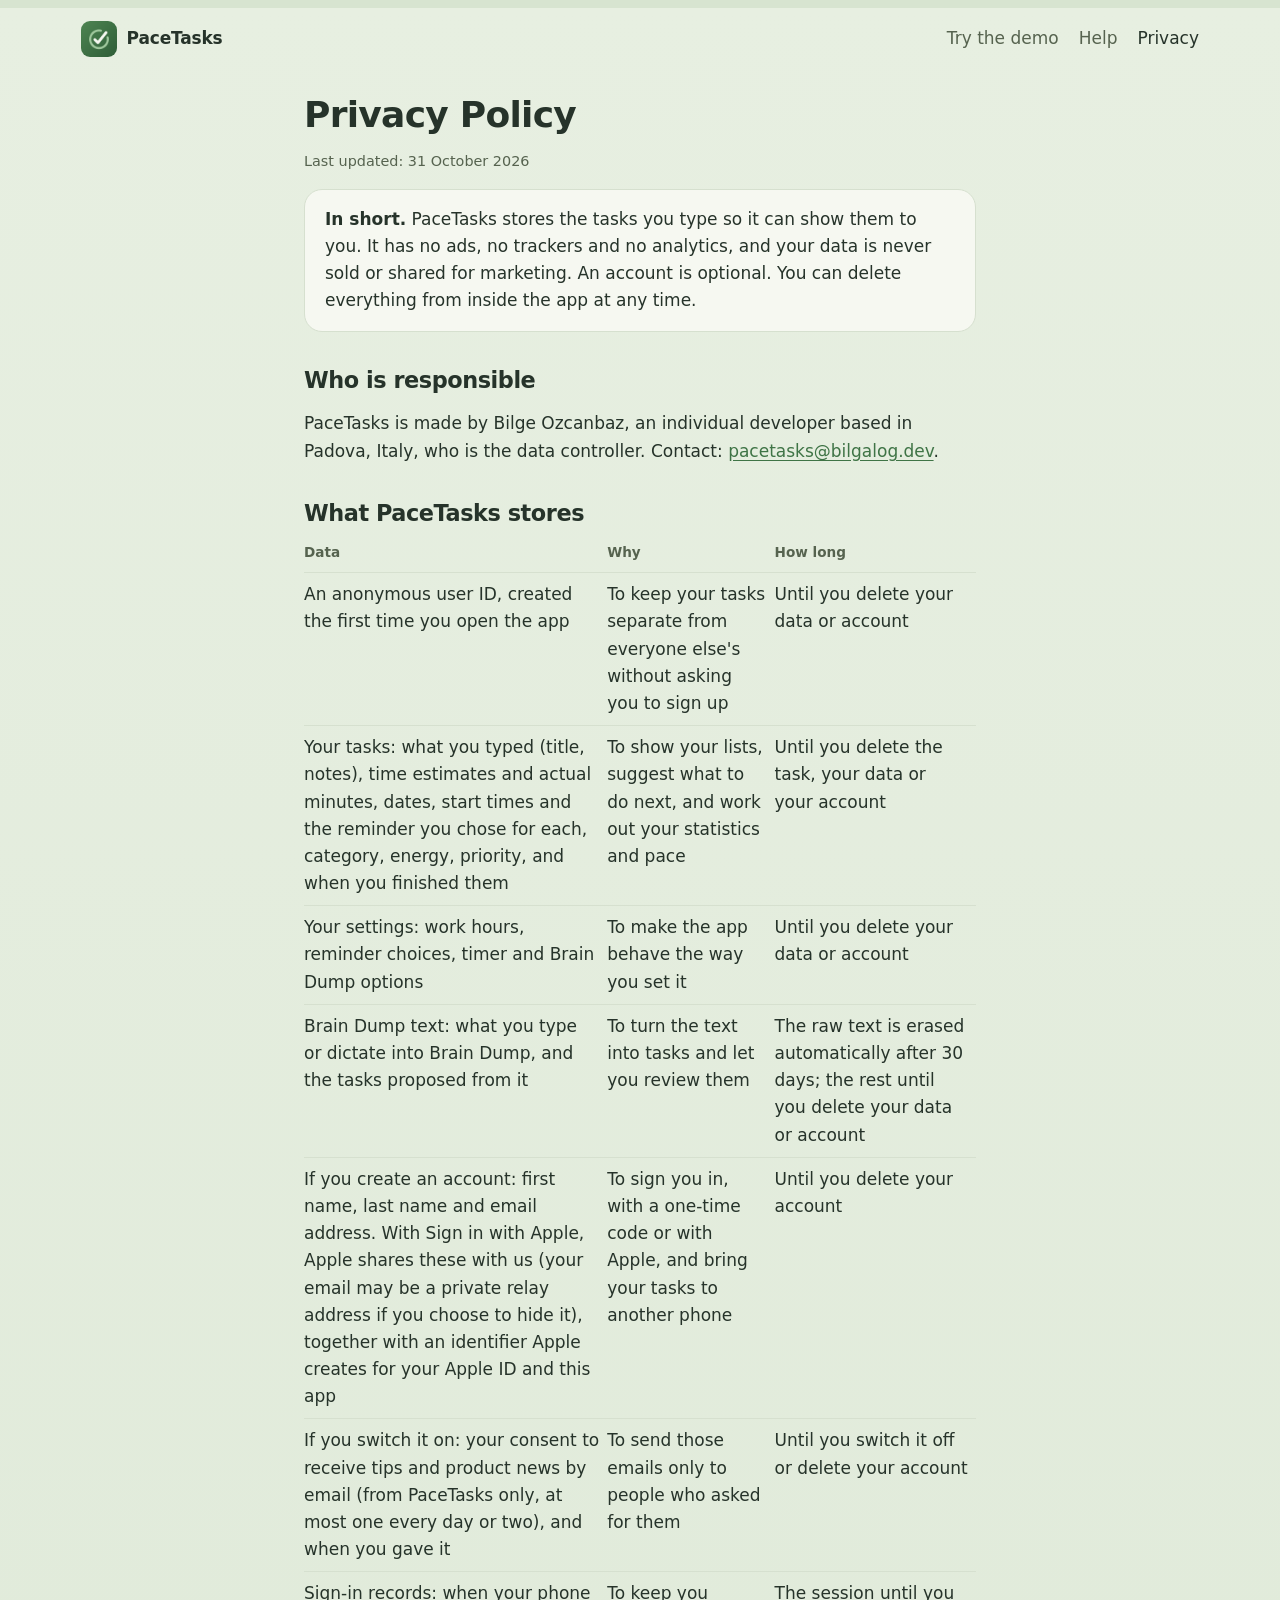
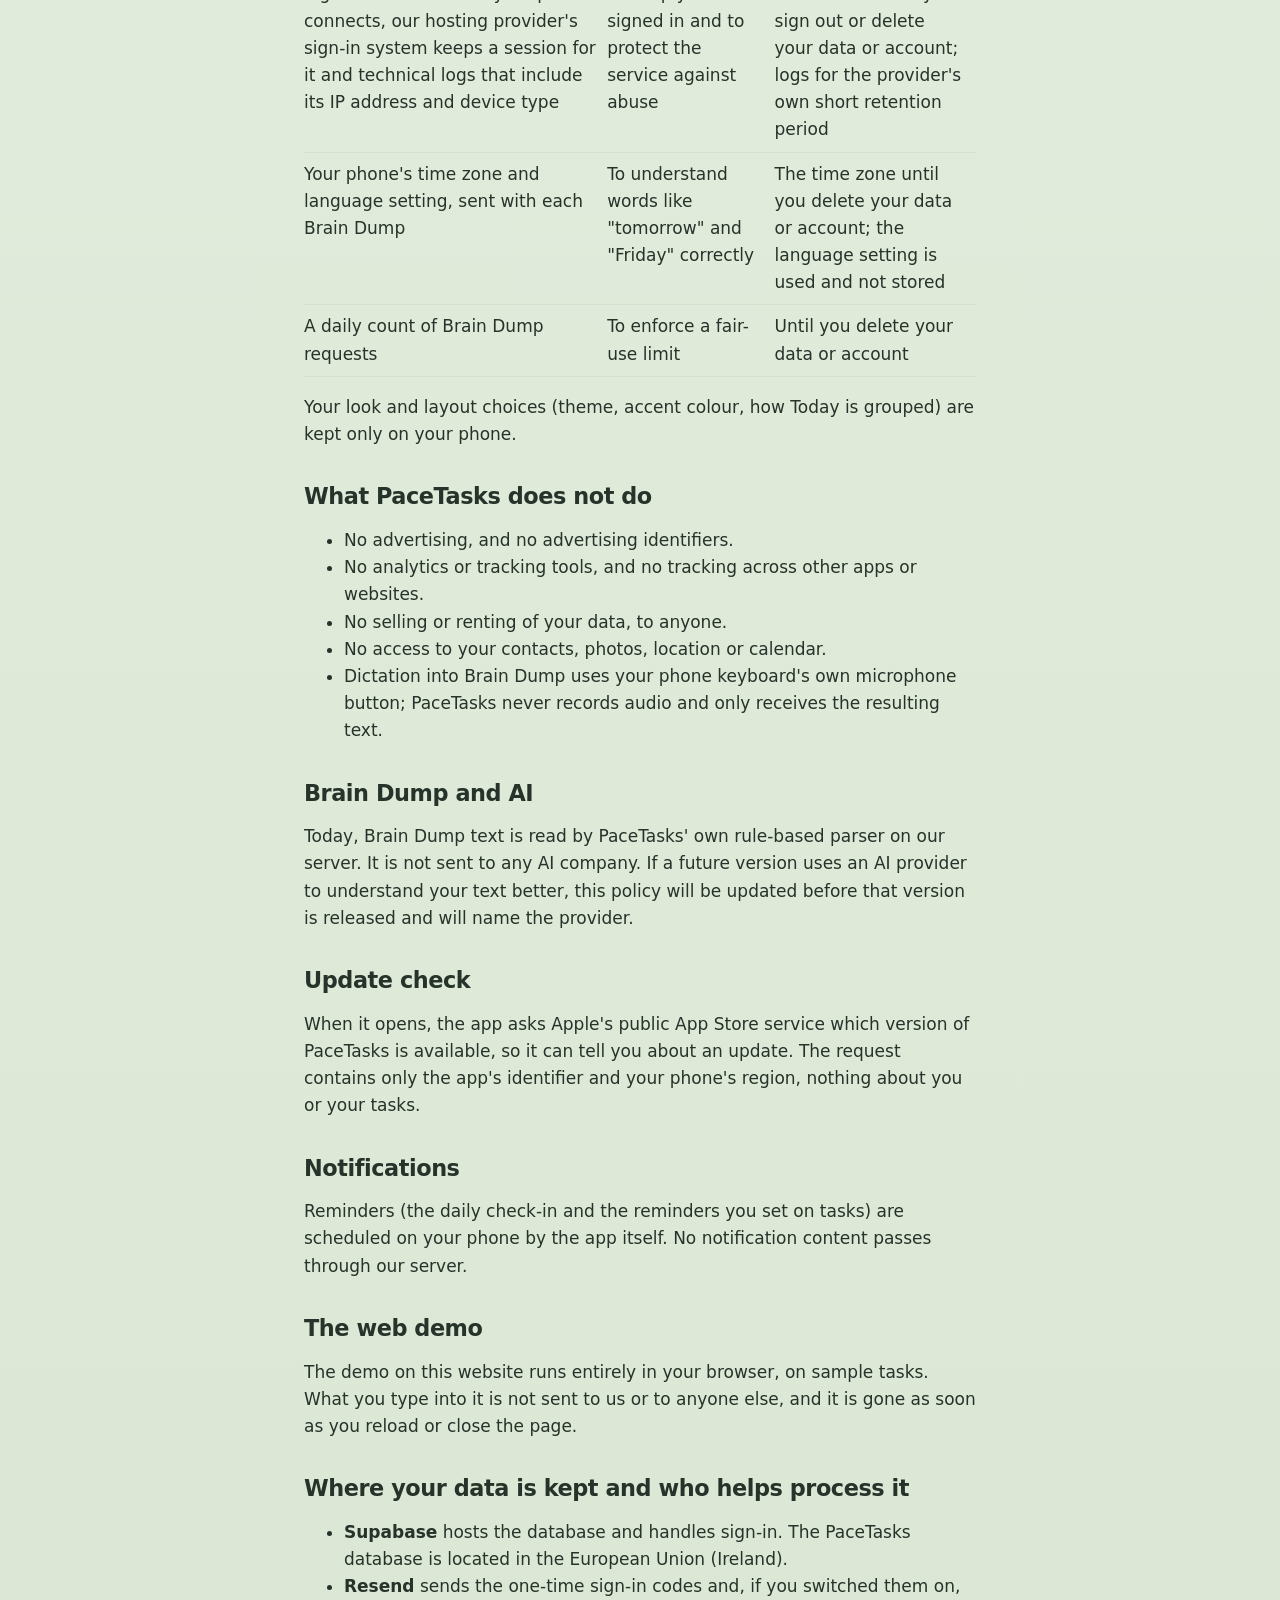
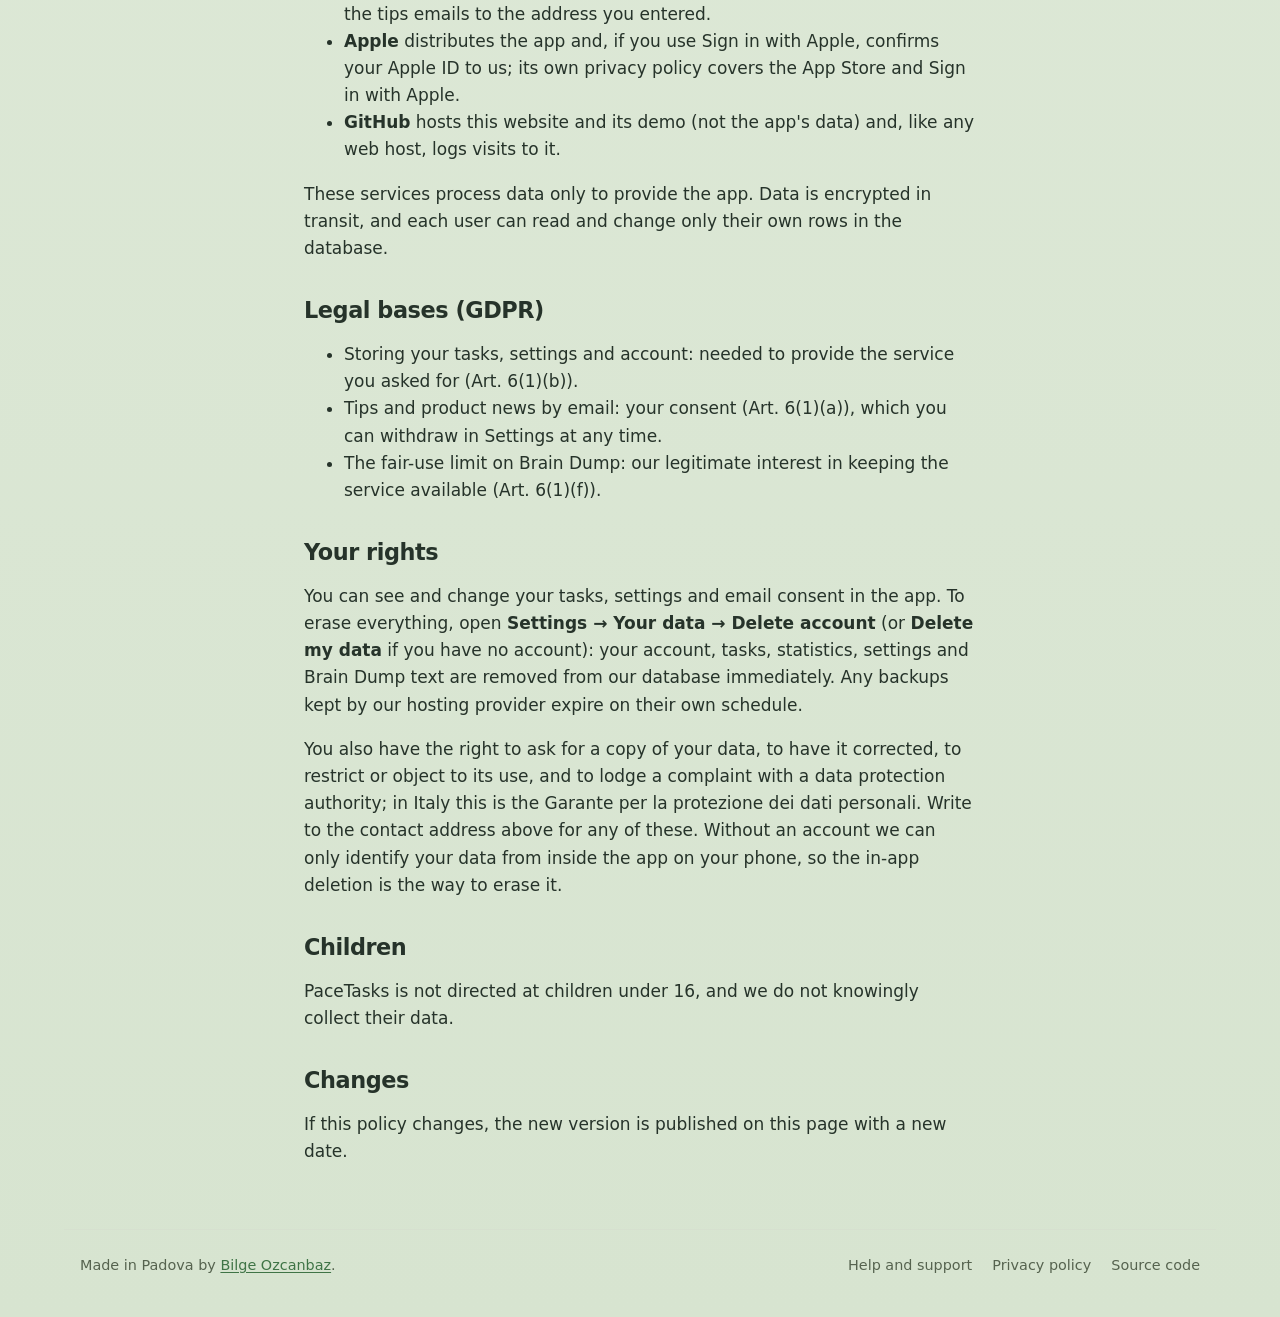
==== commit c0dde694: "Bring the website up to the current app, with each feature in its own colour Builds on the motion in" ====
--- a/privacy.html
+++ b/privacy.html
@@ -26,7 +26,7 @@
 
 <main id="main" class="page">
   <h1>Privacy Policy</h1>
-  <p class="meta">Last updated: 26 October 2026</p>
+  <p class="meta">Last updated: 31 October 2026</p>
 
   <div class="card">
     <p><strong>In short.</strong> PaceTasks stores the tasks you type so it can show them to you. It has no ads, no
@@ -36,7 +36,7 @@
 
   <h2>Who is responsible</h2>
   <p>PaceTasks is made by Bilge Ozcanbaz, an individual developer based in Padova, Italy, who is the data controller.
-  Contact: <a href="mailto:ozcanbazbilge@gmail.com">ozcanbazbilge@gmail.com</a>.</p>
+  Contact: <a href="mailto:pacetasks@bilgalog.dev">pacetasks@bilgalog.dev</a>.</p>
 
   <h2>What PaceTasks stores</h2>
   <div class="table-scroll">
@@ -48,13 +48,13 @@
       <td>Until you delete your data or account</td>
     </tr>
     <tr>
-      <td>Your tasks: what you typed (title, notes), time estimates and actual minutes, dates, category, energy,
-      priority, and when you finished them</td>
+      <td>Your tasks: what you typed (title, notes), time estimates and actual minutes, dates, start times and the
+      reminder you chose for each, category, energy, priority, and when you finished them</td>
       <td>To show your lists, suggest what to do next, and work out your statistics and pace</td>
       <td>Until you delete the task, your data or your account</td>
     </tr>
     <tr>
-      <td>Your settings: work hours, reminder time, timer and Brain Dump options</td>
+      <td>Your settings: work hours, reminder choices, timer and Brain Dump options</td>
       <td>To make the app behave the way you set it</td>
       <td>Until you delete your data or account</td>
     </tr>
@@ -64,12 +64,15 @@
       <td>The raw text is erased automatically after 30 days; the rest until you delete your data or account</td>
     </tr>
     <tr>
-      <td>If you create an account: first name, last name and email address</td>
-      <td>To sign you in with a one-time code and bring your tasks to another phone</td>
+      <td>If you create an account: first name, last name and email address. With Sign in with Apple, Apple
+      shares these with us (your email may be a private relay address if you choose to hide it), together with an
+      identifier Apple creates for your Apple ID and this app</td>
+      <td>To sign you in, with a one-time code or with Apple, and bring your tasks to another phone</td>
       <td>Until you delete your account</td>
     </tr>
     <tr>
-      <td>If you switch it on: your consent to receive tips and product news by email, and when you gave it</td>
+      <td>If you switch it on: your consent to receive tips and product news by email (from PaceTasks only, at most one
+      every day or two), and when you gave it</td>
       <td>To send those emails only to people who asked for them</td>
       <td>Until you switch it off or delete your account</td>
     </tr>
@@ -109,9 +112,14 @@
   company. If a future version uses an AI provider to understand your text better, this policy will be updated
   before that version is released and will name the provider.</p>
 
+  <h2>Update check</h2>
+  <p>When it opens, the app asks Apple's public App Store service which version of PaceTasks is available, so it
+  can tell you about an update. The request contains only the app's identifier and your phone's region, nothing
+  about you or your tasks.</p>
+
   <h2>Notifications</h2>
-  <p>The evening reminder is scheduled on your phone by the app itself. No notification content passes through our
-  server.</p>
+  <p>Reminders (the daily check-in and the reminders you set on tasks) are scheduled on your phone by the app
+  itself. No notification content passes through our server.</p>
 
   <h2>The web demo</h2>
   <p>The demo on this website runs entirely in your browser, on sample tasks. What you type into it is not sent to
@@ -121,9 +129,10 @@
   <ul>
     <li><strong>Supabase</strong> hosts the database and handles sign-in. The PaceTasks database is located in the
     European Union (Ireland).</li>
-    <li><strong>An email delivery service</strong> sends the one-time sign-in codes
-    <!-- TO CONFIRM: name the service once SMTP is set up, e.g. Google (Gmail) -->to the address you entered.</li>
-    <li><strong>Apple</strong> distributes the app; its own privacy policy covers the App Store.</li>
+    <li><strong>Resend</strong> sends the one-time sign-in codes and, if you switched them on, the tips emails
+    to the address you entered.</li>
+    <li><strong>Apple</strong> distributes the app and, if you use Sign in with Apple, confirms your Apple ID to us;
+    its own privacy policy covers the App Store and Sign in with Apple.</li>
     <li><strong>GitHub</strong> hosts this website and its demo (not the app's data) and, like any web host, logs
     visits to it.</li>
   </ul>
--- a/site.css
+++ b/site.css
@@ -1,5 +1,21 @@
-/* Shared look for the PaceTasks website: the app's Sage theme, light and dark, and its system type.
-   Every animation starts from its resting state, so reduced motion simply shows the finished page. */
+/* Shared look for the PaceTasks website: the app's Sage theme, light and dark, and its system type,
+   with the app's brand colours for the moving parts. Every animation starts from its resting state,
+   so reduced motion simply shows the finished page. */
+
+/* Brand palette: the app's PALETTE names (src/lib/theme.ts), the same in light and dark. */
+:root {
+  --daffodil: #f7e289;
+  --poppy-fields: #f76f54;
+  --pool-time: #47b5a8;
+  --peaches: #fbb28b;
+  --cotton-candy: #f9a2c5;
+  --blue-skies: #a3c1e2;
+  --baby-lavender: #dbc0e8;
+  --hay-fields: #b79a65;
+  --night-time: #252d45;
+  --cream: #fbf6ee;
+}
+
 :root {
   --background: #e7efe1;
   --background-end: #d7e4d0;
@@ -26,6 +42,7 @@
   --heat-4: #3f7446;
   --phone-bezel: #1b231d;
   --shadow: rgba(38, 51, 42, 0.18);
+  --step-glow: 0.55; /* how strongly a feature's colour glows behind its phone */
   --ease-out: cubic-bezier(0.2, 0.7, 0.2, 1);
   --font: system-ui, -apple-system, BlinkMacSystemFont, "Segoe UI", Roboto, "Helvetica Neue", Arial, sans-serif;
 }
@@ -50,6 +67,7 @@
     --heat-4: #8dc495;
     --phone-bezel: #050806;
     --shadow: rgba(0, 0, 0, 0.45);
+    --step-glow: 0.3;
   }
 }
 
@@ -76,8 +94,8 @@
   position: fixed;
   inset: 0 0 auto;
   z-index: 30;
-  height: 3px;
-  background: var(--accent);
+  height: 4px;
+  background: linear-gradient(90deg, var(--daffodil), var(--pool-time), var(--poppy-fields), var(--peaches), var(--baby-lavender));
   transform-origin: 0 50%;
   scale: 0 1;
 }
@@ -149,7 +167,7 @@
   text-decoration: none;
   transition: translate 0.2s var(--ease-out), box-shadow 0.2s ease, filter 0.2s ease;
 }
-.button-hero { background: var(--hero-title); color: var(--hero-card); }
+.button-hero { background: var(--hero-cta, var(--hero-title)); color: var(--hero-card); }
 .button-hero:hover { filter: brightness(1.05); translate: 0 -2px; box-shadow: 0 10px 24px -12px rgba(0, 0, 0, 0.5); }
 .button-hero:active { translate: 0 0; }
 .button-hero:focus-visible { outline-color: var(--hero-title); }
@@ -165,6 +183,8 @@
   font-weight: 600;
 }
 .pill-quick { background: var(--quick-fill); color: var(--quick-text); }
+/* A fixed start time, as the app's Focus pill: dark, with the evening's coral. */
+.pill-time { background: var(--night-time); color: var(--peaches); }
 .chip {
   display: inline-flex;
   align-items: center;
@@ -282,7 +302,41 @@
 .feature-phone { width: min(100%, 250px); }
 .story-dots { display: flex; gap: 0.5rem; }
 .story-dots span { width: 8px; height: 8px; border-radius: 999px; background: var(--border); transition: width 0.3s var(--ease-out), background-color 0.3s ease; }
-.story-dots span.is-active { width: 24px; background: var(--accent); }
+.story-dots span.is-active { width: 24px; background: var(--step); }
+
+/* Each feature has its own brand colour: its dot, and the glow behind its phone. */
+[data-step="pick-next"], [data-dot="pick-next"], [data-active="pick-next"] { --step: var(--daffodil); }
+[data-step="brain-dump"], [data-dot="brain-dump"], [data-active="brain-dump"] { --step: var(--pool-time); }
+[data-step="add-task-time"], [data-dot="add-task-time"], [data-active="add-task-time"] { --step: var(--poppy-fields); }
+[data-step="carried-over"], [data-dot="carried-over"], [data-active="carried-over"] { --step: var(--peaches); }
+[data-step="pace"], [data-dot="pace"], [data-active="pace"] { --step: var(--baby-lavender); }
+.feature-phone, .story-phone { position: relative; isolation: isolate; }
+.feature-phone::before, .story-phone::before {
+  content: "";
+  position: absolute;
+  z-index: -1;
+  left: 50%;
+  top: 46%;
+  width: 135%;
+  aspect-ratio: 1;
+  border-radius: 50%;
+  translate: -50% -50%;
+  background: var(--step);
+  opacity: var(--step-glow);
+  transition: background-color 0.6s ease;
+}
+
+/* "New" on a feature the app just gained. */
+.feature-copy .new-tag {
+  display: inline-block;
+  margin: 0 0 0.75rem;
+  padding: 0.15rem 0.75rem;
+  border-radius: 999px;
+  background: var(--poppy-fields);
+  color: var(--night-time);
+  font-size: 0.85rem;
+  font-weight: 700;
+}
 
 /* Shared look for the small working pieces inside the features. */
 .widget {
@@ -315,6 +369,17 @@
   transition: background-color 0.2s ease, color 0.2s ease;
 }
 .segmented button[aria-pressed="true"] { background: var(--accent); color: var(--on-accent); }
+/* The lane: the time you have, filled by the plan's tasks back to back. */
+.fit-lane {
+  display: flex;
+  gap: 3px;
+  height: 12px;
+  margin-bottom: 0.9rem;
+  border-radius: 999px;
+  overflow: hidden;
+  background: var(--surface-alt);
+}
+.fit-segment { flex: 0 1 0%; background: var(--segment); transition: flex-basis 0.7s var(--ease-out); }
 .fit-plan { display: grid; gap: 0.5rem; margin: 0; padding: 0; list-style: none; }
 .fit-plan li {
   display: flex;
@@ -329,6 +394,46 @@
 }
 .fit-total { margin: 0.9rem 0 0; color: var(--text-secondary); font-size: 0.92rem; }
 html:not(.js) .fit-controls { display: none; }
+
+/* Start time and reminder: pick both, and the notification shows what would arrive. */
+.remind-controls { display: grid; gap: 0.5rem; margin-bottom: 1.1rem; }
+.remind-label { margin: 0.25rem 0 0; color: var(--text-secondary); font-size: 0.9rem; font-weight: 600; }
+.choices { display: flex; flex-wrap: wrap; gap: 0.4rem; }
+.choices button {
+  min-height: 40px;
+  padding: 0.35rem 0.9rem;
+  border: 1px solid var(--border);
+  border-radius: 999px;
+  background: var(--surface-alt);
+  color: var(--text-primary);
+  font: inherit;
+  font-size: 0.92rem;
+  font-weight: 600;
+  font-variant-numeric: tabular-nums;
+  cursor: pointer;
+  transition: background-color 0.2s ease, color 0.2s ease, border-color 0.2s ease;
+}
+.choices button[aria-pressed="true"] { background: var(--accent); border-color: var(--accent); color: var(--on-accent); }
+.notice {
+  display: grid;
+  grid-template-columns: auto 1fr;
+  gap: 0.75rem;
+  align-items: start;
+  padding: 0.8rem 0.9rem;
+  border-radius: 20px;
+  background: color-mix(in srgb, var(--surface-alt) 70%, var(--night-time) 6%);
+  box-shadow: 0 14px 30px -20px var(--shadow);
+  transition: opacity 0.3s ease, filter 0.3s ease;
+}
+.notice img { border-radius: 9px; }
+.notice p { margin: 0; font-size: 0.92rem; line-height: 1.35; }
+.notice .notice-head { display: flex; justify-content: space-between; color: var(--text-secondary); font-size: 0.8rem; }
+.notice-head strong { color: var(--text-secondary); font-weight: 600; letter-spacing: 0.01em; }
+.notice-title { font-weight: 700; }
+.notice.is-arriving { animation: notice-in 0.45s cubic-bezier(0.3, 1.3, 0.5, 1) both; }
+.notice.is-off { opacity: 0.4; filter: grayscale(1); }
+.remind-hint { margin: 0.8rem 0 0; color: var(--text-secondary); font-size: 0.92rem; }
+html:not(.js) .remind-controls { display: none; }
 
 /* Brain Dump: the sentence types itself, "Sort it out" presses, and the tasks deal out. */
 .dump-text {
@@ -426,6 +531,50 @@
 .cta-card p { color: var(--hero-body); }
 .cta-copy > p { margin: 0 0 1.75rem; max-width: 32rem; font-size: 1.1rem; }
 .cta-icon { display: none; }
+
+/* The closing card in each colour theme: the app's hero colours for Sage, Pastel Night and Sunny. */
+.cta-card { transition: background-color 0.45s ease; }
+.cta-card[data-theme="pastel"] {
+  --hero-card: var(--night-time);
+  --hero-title: var(--peaches);
+  --hero-cta: var(--cotton-candy);
+  --hero-blob-a: linear-gradient(135deg, var(--peaches), var(--cotton-candy));
+  --hero-blob-b: linear-gradient(135deg, var(--baby-lavender), var(--blue-skies));
+}
+.cta-card[data-theme="sunny"] {
+  --hero-card: var(--night-time);
+  --hero-title: var(--daffodil);
+  --hero-blob-a: linear-gradient(135deg, var(--peaches), var(--poppy-fields));
+  --hero-blob-b: linear-gradient(135deg, var(--daffodil), var(--pool-time));
+}
+@media (prefers-color-scheme: dark) {
+  .cta-card[data-theme="pastel"] { --hero-card: #2a3354; }
+  .cta-card[data-theme="sunny"] { --hero-card: #2a3352; }
+}
+.theme-picker { display: flex; flex-wrap: wrap; align-items: center; gap: 0.5rem; margin-top: 1.75rem; }
+.theme-picker p { flex-basis: 100%; margin: 0 0 0.25rem; color: var(--hero-body); opacity: 0.85; font-size: 0.92rem; }
+.theme-picker button {
+  display: inline-flex;
+  align-items: center;
+  gap: 0.5rem;
+  min-height: 40px;
+  padding: 0.3rem 0.9rem 0.3rem 0.4rem;
+  border: 1.5px solid color-mix(in srgb, var(--hero-body) 35%, transparent);
+  border-radius: 999px;
+  background: transparent;
+  color: var(--hero-body);
+  font: inherit;
+  font-size: 0.92rem;
+  font-weight: 600;
+  cursor: pointer;
+}
+.theme-picker button[aria-pressed="true"] { border-color: var(--hero-title); background: color-mix(in srgb, var(--hero-title) 16%, transparent); }
+.theme-picker button:focus-visible { outline-color: var(--hero-title); }
+.swatch { width: 1.6rem; height: 1.6rem; border-radius: 50%; }
+.swatch-sage { background: conic-gradient(#4e8552 0 33%, var(--daffodil) 0 66%, #2f4636 0); }
+.swatch-pastel { background: conic-gradient(var(--night-time) 0 33%, var(--peaches) 0 66%, var(--cotton-candy) 0); }
+.swatch-sunny { background: conic-gradient(var(--daffodil) 0 33%, var(--poppy-fields) 0 66%, var(--pool-time) 0); }
+html:not(.js) .theme-picker { display: none; }
 
 @media (min-width: 900px) {
   .hero-card { grid-template-columns: 1.05fr 1fr; padding: 4rem 4rem 3.5rem; }
@@ -483,6 +632,7 @@
 @keyframes caret { 50% { opacity: 0; } }
 @keyframes reveal { from { opacity: 0; translate: 0 2rem; } }
 @keyframes progress { to { scale: 1 1; } }
+@keyframes notice-in { from { opacity: 0; translate: 0 -0.6rem; scale: 0.96; } }
 
 @media (prefers-reduced-motion: reduce) {
   *, *::before, *::after { animation: none !important; transition: none !important; }
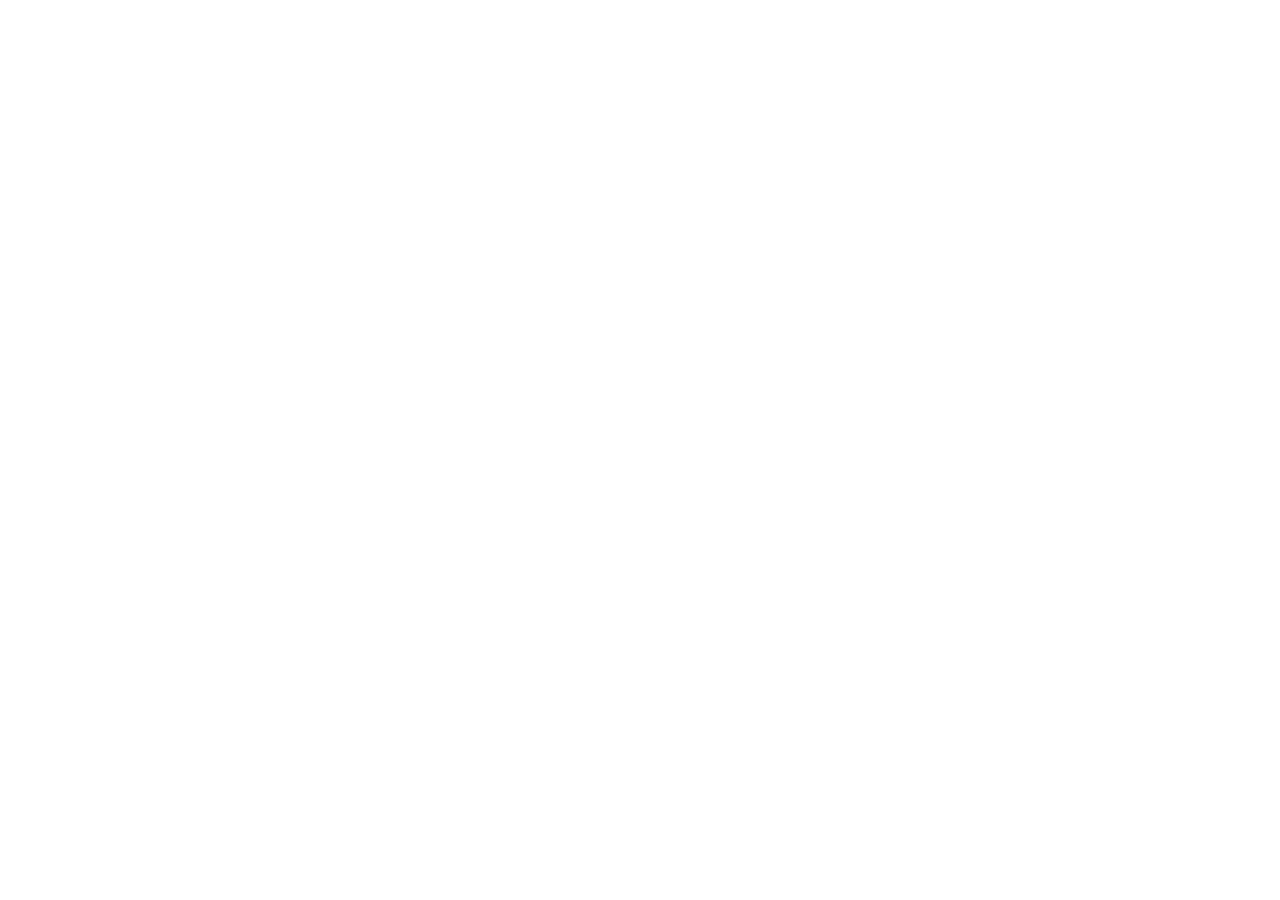
==== commit 34224202: "Send visitors to the combined website and keep hosting the demo The PaceTasks website now lives with" ====
--- a/privacy.html
+++ b/privacy.html
@@ -3,173 +3,18 @@
 <head>
   <meta charset="utf-8">
   <meta name="viewport" content="width=device-width, initial-scale=1">
-  <title>PaceTasks — Privacy Policy</title>
-  <meta name="description" content="What PaceTasks stores, why, for how long, and how to delete it.">
-  <meta name="theme-color" content="#2f4636">
-  <link rel="icon" href="icon.png">
-  <link rel="apple-touch-icon" href="icon.png">
-  <link rel="stylesheet" href="site.css">
-  <script src="site.js" defer></script>
+  <title>PaceTasks Privacy Policy has moved</title>
+  <!-- The privacy policy now lives on the PaceTasks website, where it covers DeskFocus too. -->
+  <link rel="canonical" href="https://bilgaaaaa.github.io/pacetasks/privacy.html">
+  <meta name="robots" content="noindex">
+  <script>window.location.replace("https://bilgaaaaa.github.io/pacetasks/privacy.html");</script>
+  <meta http-equiv="refresh" content="0; url=https://bilgaaaaa.github.io/pacetasks/privacy.html">
+  <style>
+    body { margin: 0; padding: 3rem 1rem; background: #e7efe1; color: #26332a; font: 17px/1.6 system-ui, sans-serif; text-align: center; }
+    a { color: #3f7446; }
+  </style>
 </head>
 <body>
-<a class="skip-link" href="#main">Skip to content</a>
-<div class="scroll-progress" aria-hidden="true"></div>
-
-<header class="site-header">
-  <a class="brand" href="./"><img src="icon.png" alt="" width="36" height="36">PaceTasks</a>
-  <nav class="site-nav" aria-label="Site">
-    <a href="demo/">Try the demo</a>
-    <a href="support.html">Help</a>
-    <a href="privacy.html" aria-current="page">Privacy</a>
-  </nav>
-</header>
-
-<main id="main" class="page">
-  <h1>Privacy Policy</h1>
-  <p class="meta">Last updated: 31 October 2026</p>
-
-  <div class="card">
-    <p><strong>In short.</strong> PaceTasks stores the tasks you type so it can show them to you. It has no ads, no
-    trackers and no analytics, and your data is never sold or shared for marketing. An account is optional. You can
-    delete everything from inside the app at any time.</p>
-  </div>
-
-  <h2>Who is responsible</h2>
-  <p>PaceTasks is made by Bilge Ozcanbaz, an individual developer based in Padova, Italy, who is the data controller.
-  Contact: <a href="mailto:pacetasks@bilgalog.dev">pacetasks@bilgalog.dev</a>.</p>
-
-  <h2>What PaceTasks stores</h2>
-  <div class="table-scroll">
-  <table>
-    <tr><th>Data</th><th>Why</th><th>How long</th></tr>
-    <tr>
-      <td>An anonymous user ID, created the first time you open the app</td>
-      <td>To keep your tasks separate from everyone else's without asking you to sign up</td>
-      <td>Until you delete your data or account</td>
-    </tr>
-    <tr>
-      <td>Your tasks: what you typed (title, notes), time estimates and actual minutes, dates, start times and the
-      reminder you chose for each, category, energy, priority, and when you finished them</td>
-      <td>To show your lists, suggest what to do next, and work out your statistics and pace</td>
-      <td>Until you delete the task, your data or your account</td>
-    </tr>
-    <tr>
-      <td>Your settings: work hours, reminder choices, timer and Brain Dump options</td>
-      <td>To make the app behave the way you set it</td>
-      <td>Until you delete your data or account</td>
-    </tr>
-    <tr>
-      <td>Brain Dump text: what you type or dictate into Brain Dump, and the tasks proposed from it</td>
-      <td>To turn the text into tasks and let you review them</td>
-      <td>The raw text is erased automatically after 30 days; the rest until you delete your data or account</td>
-    </tr>
-    <tr>
-      <td>If you create an account: first name, last name and email address. With Sign in with Apple, Apple
-      shares these with us (your email may be a private relay address if you choose to hide it), together with an
-      identifier Apple creates for your Apple ID and this app</td>
-      <td>To sign you in, with a one-time code or with Apple, and bring your tasks to another phone</td>
-      <td>Until you delete your account</td>
-    </tr>
-    <tr>
-      <td>If you switch it on: your consent to receive tips and product news by email (from PaceTasks only, at most one
-      every day or two), and when you gave it</td>
-      <td>To send those emails only to people who asked for them</td>
-      <td>Until you switch it off or delete your account</td>
-    </tr>
-    <tr>
-      <td>Sign-in records: when your phone connects, our hosting provider's sign-in system keeps a session for it
-      and technical logs that include its IP address and device type</td>
-      <td>To keep you signed in and to protect the service against abuse</td>
-      <td>The session until you sign out or delete your data or account; logs for the provider's own short
-      retention period</td>
-    </tr>
-    <tr>
-      <td>Your phone's time zone and language setting, sent with each Brain Dump</td>
-      <td>To understand words like "tomorrow" and "Friday" correctly</td>
-      <td>The time zone until you delete your data or account; the language setting is used and not stored</td>
-    </tr>
-    <tr>
-      <td>A daily count of Brain Dump requests</td>
-      <td>To enforce a fair-use limit</td>
-      <td>Until you delete your data or account</td>
-    </tr>
-  </table>
-  </div>
-  <p>Your look and layout choices (theme, accent colour, how Today is grouped) are kept only on your phone.</p>
-
-  <h2>What PaceTasks does not do</h2>
-  <ul>
-    <li>No advertising, and no advertising identifiers.</li>
-    <li>No analytics or tracking tools, and no tracking across other apps or websites.</li>
-    <li>No selling or renting of your data, to anyone.</li>
-    <li>No access to your contacts, photos, location or calendar.</li>
-    <li>Dictation into Brain Dump uses your phone keyboard's own microphone button; PaceTasks never records audio and
-    only receives the resulting text.</li>
-  </ul>
-
-  <h2>Brain Dump and AI</h2>
-  <p>Today, Brain Dump text is read by PaceTasks' own rule-based parser on our server. It is not sent to any AI
-  company. If a future version uses an AI provider to understand your text better, this policy will be updated
-  before that version is released and will name the provider.</p>
-
-  <h2>Update check</h2>
-  <p>When it opens, the app asks Apple's public App Store service which version of PaceTasks is available, so it
-  can tell you about an update. The request contains only the app's identifier and your phone's region, nothing
-  about you or your tasks.</p>
-
-  <h2>Notifications</h2>
-  <p>Reminders (the daily check-in and the reminders you set on tasks) are scheduled on your phone by the app
-  itself. No notification content passes through our server.</p>
-
-  <h2>The web demo</h2>
-  <p>The demo on this website runs entirely in your browser, on sample tasks. What you type into it is not sent to
-  us or to anyone else, and it is gone as soon as you reload or close the page.</p>
-
-  <h2>Where your data is kept and who helps process it</h2>
-  <ul>
-    <li><strong>Supabase</strong> hosts the database and handles sign-in. The PaceTasks database is located in the
-    European Union (Ireland).</li>
-    <li><strong>Resend</strong> sends the one-time sign-in codes and, if you switched them on, the tips emails
-    to the address you entered.</li>
-    <li><strong>Apple</strong> distributes the app and, if you use Sign in with Apple, confirms your Apple ID to us;
-    its own privacy policy covers the App Store and Sign in with Apple.</li>
-    <li><strong>GitHub</strong> hosts this website and its demo (not the app's data) and, like any web host, logs
-    visits to it.</li>
-  </ul>
-  <p>These services process data only to provide the app. Data is encrypted in transit, and each user can read and
-  change only their own rows in the database.</p>
-
-  <h2>Legal bases (GDPR)</h2>
-  <ul>
-    <li>Storing your tasks, settings and account: needed to provide the service you asked for (Art. 6(1)(b)).</li>
-    <li>Tips and product news by email: your consent (Art. 6(1)(a)), which you can withdraw in Settings at any time.</li>
-    <li>The fair-use limit on Brain Dump: our legitimate interest in keeping the service available (Art. 6(1)(f)).</li>
-  </ul>
-
-  <h2>Your rights</h2>
-  <p>You can see and change your tasks, settings and email consent in the app. To erase everything, open
-  <strong>Settings → Your data → Delete account</strong> (or <strong>Delete my data</strong> if you have no
-  account): your account, tasks, statistics, settings and Brain Dump text are removed from our database
-  immediately. Any backups kept by our hosting provider expire on their own schedule.</p>
-  <p>You also have the right to ask for a copy of your data, to have it corrected, to restrict or object to its use,
-  and to lodge a complaint with a data protection authority; in Italy this is the Garante per la protezione dei
-  dati personali. Write to the contact address above for any of these. Without an account we can only identify your
-  data from inside the app on your phone, so the in-app deletion is the way to erase it.</p>
-
-  <h2>Children</h2>
-  <p>PaceTasks is not directed at children under 16, and we do not knowingly collect their data.</p>
-
-  <h2>Changes</h2>
-  <p>If this policy changes, the new version is published on this page with a new date.</p>
-</main>
-
-<footer class="site-footer">
-  <p>Made in Padova by <a href="https://bilgalog.dev">Bilge Ozcanbaz</a>.</p>
-  <nav class="site-nav" aria-label="Footer">
-    <a href="support.html">Help and support</a>
-    <a href="privacy.html">Privacy policy</a>
-    <a href="https://github.com/bilgaaaaa/pacetasks">Source code</a>
-  </nav>
-</footer>
+  <p>The privacy policy has moved to <a href="https://bilgaaaaa.github.io/pacetasks/privacy.html">the PaceTasks website</a>.</p>
 </body>
 </html>
